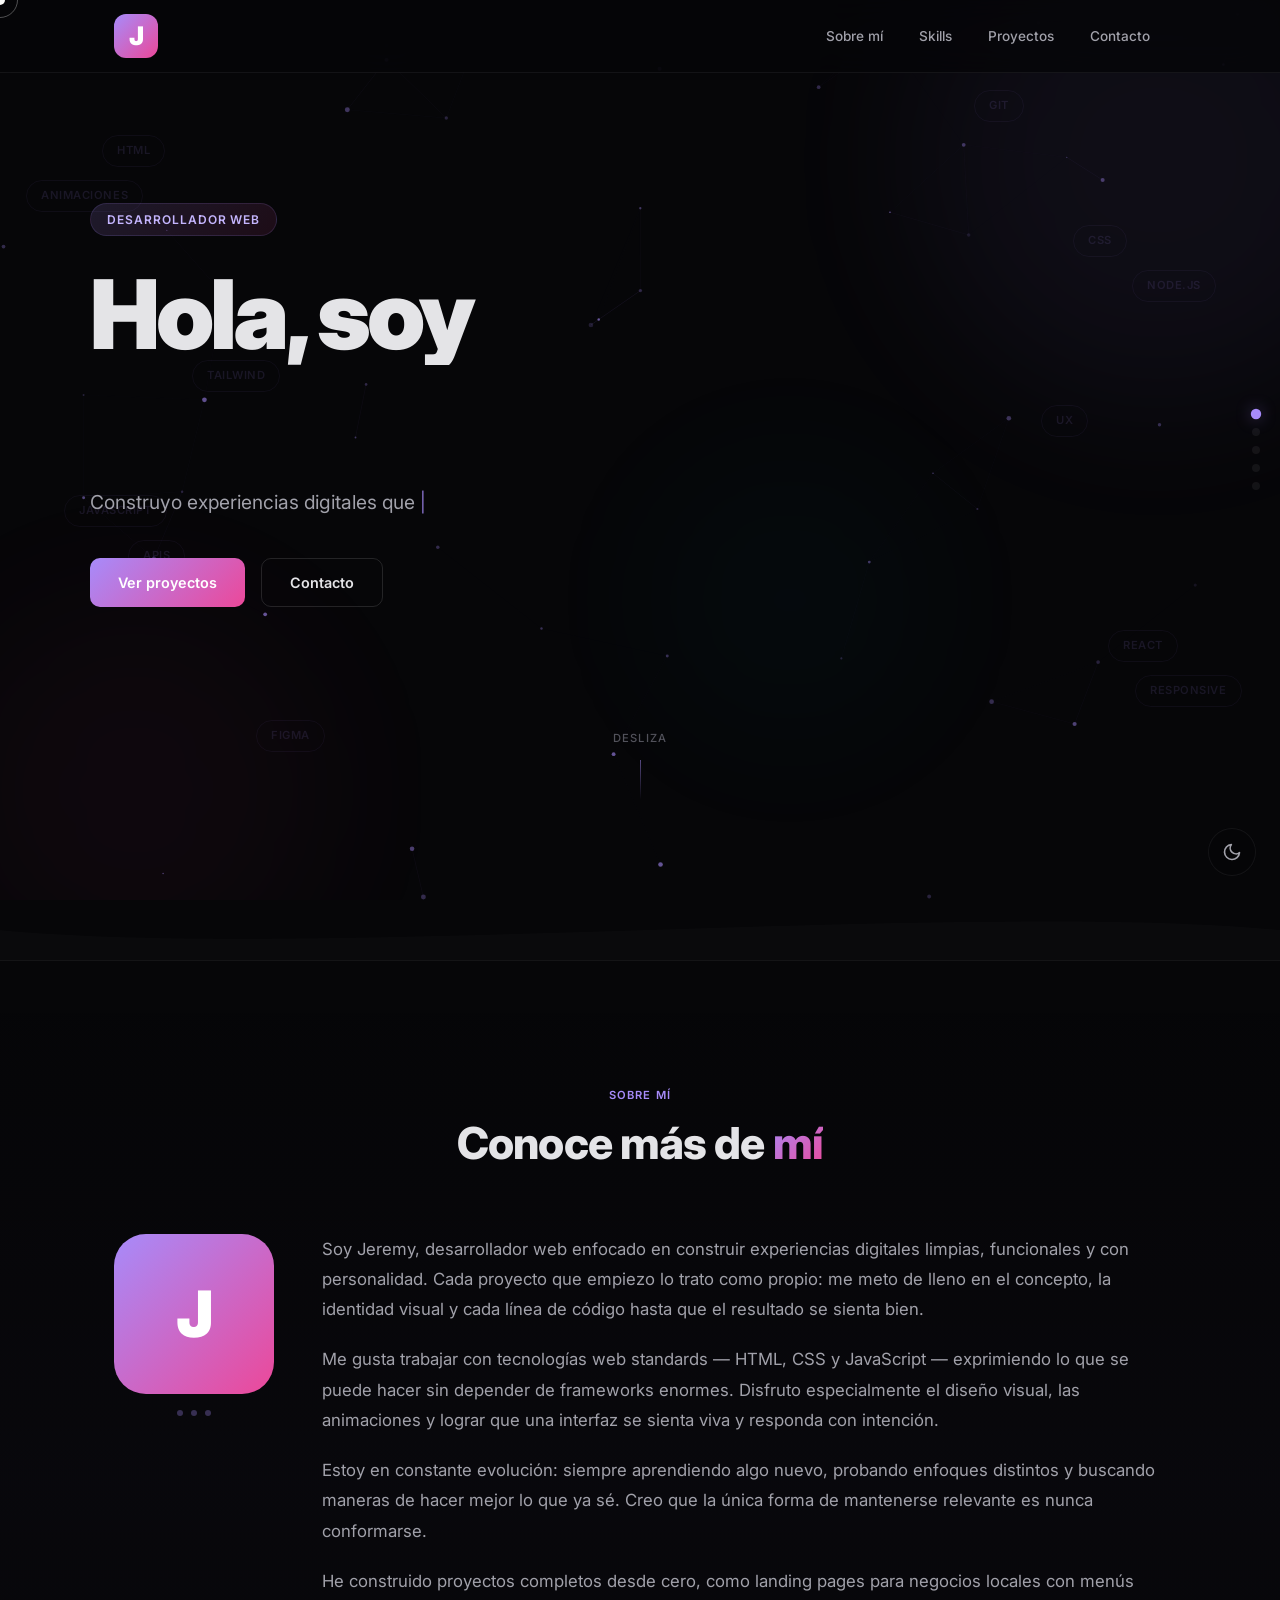
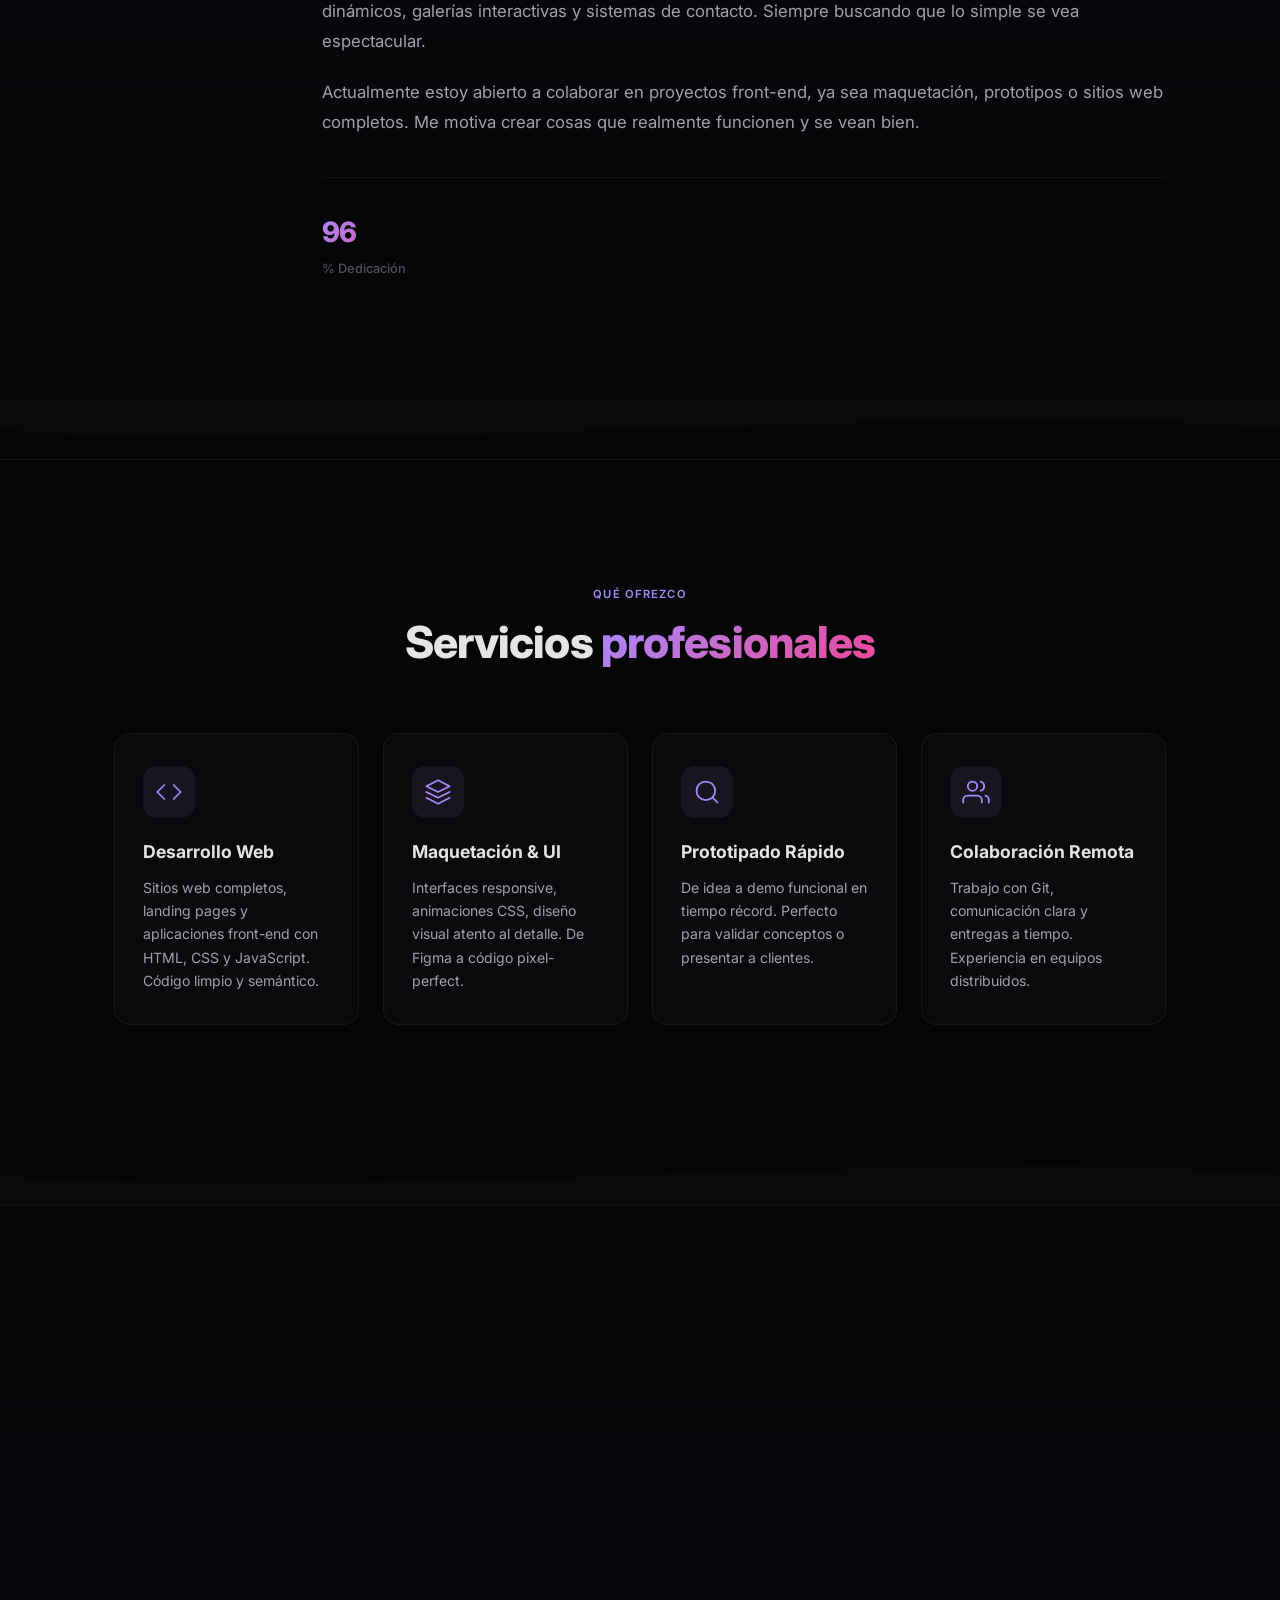
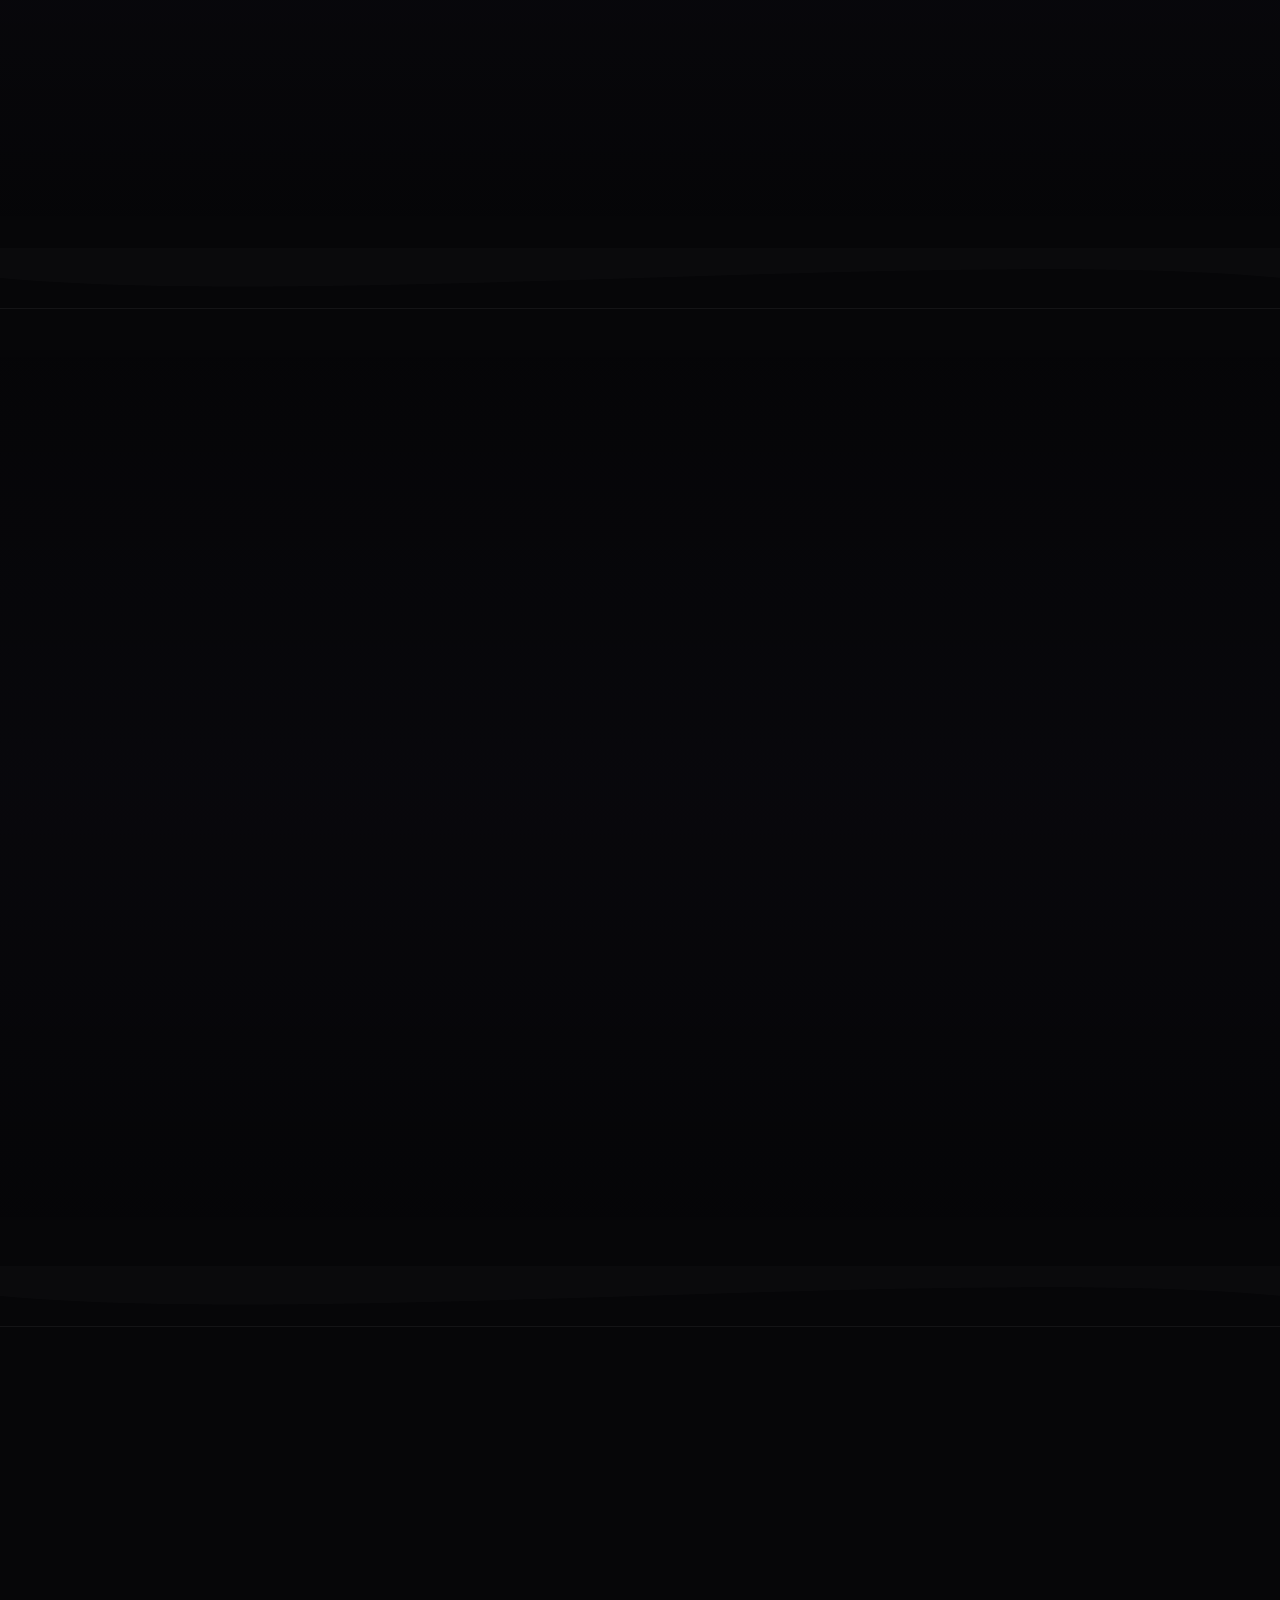
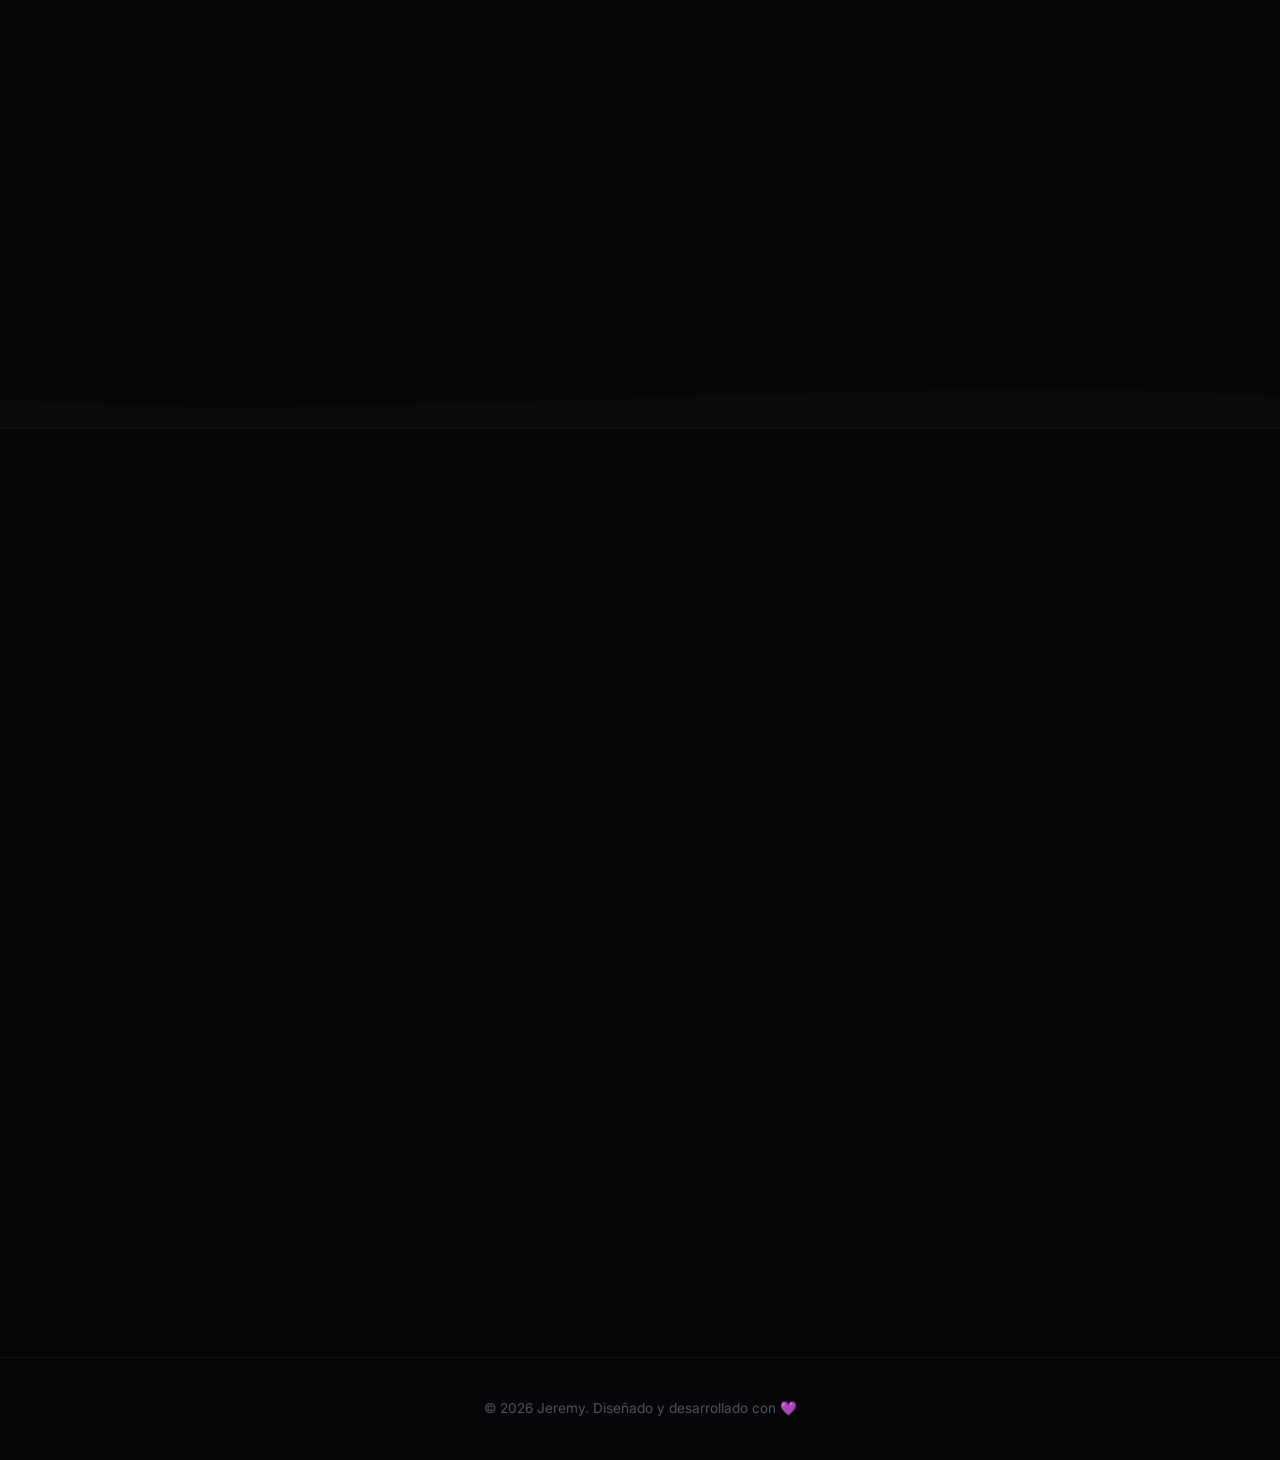
==== index.html @ 60878689 "Portafolio: version inicial (landing + demos Sazon de Barrio y Sonrisa Total)" ====
<!DOCTYPE html>
<html lang="es" data-theme="dark">
<head>
  <meta charset="UTF-8">
  <meta name="viewport" content="width=device-width, initial-scale=1.0">
  <title>Jeremy — Desarrollador Web</title>
  <meta name="description" content="Portafolio de Jeremy. Desarrollador web especializado en experiencias digitales modernas.">
  <meta property="og:title" content="Jeremy — Desarrollador Web">
  <meta property="og:description" content="Portafolio de Jeremy. Experiencias digitales que dejan huella.">
  <meta property="og:type" content="website">
  <meta name="theme-color" content="#060608">
  <link rel="icon" href="data:image/svg+xml,<svg xmlns='http://www.w3.org/2000/svg' viewBox='0 0 100 100'><text y='.9em' font-size='90'>💻</text></svg>">
  <link rel="preconnect" href="https://fonts.googleapis.com" crossorigin>
  <link rel="preconnect" href="https://fonts.gstatic.com" crossorigin>
  <link href="https://fonts.googleapis.com/css2?family=Inter:wght@400;500;600;700;800;900&display=swap" rel="stylesheet">
  <link rel="stylesheet" href="styles.css" media="all">
</head>
<body>

  <!-- Loading Screen -->
  <div class="loading" id="loading">
    <div class="loading__inner">
      <div class="loading__logo">J</div>
      <div class="loading__bar">
        <div class="loading__bar-fill" id="loadingBar"></div>
      </div>
    </div>
  </div>

  <!-- Skip to Content -->
  <a href="#sobre-mi" class="skip-link">Saltar al contenido</a>

  <!-- Reading Progress -->
  <div class="progress-bar" id="progressBar"></div>

  <!-- Particle Canvas -->
  <canvas id="particleCanvas"></canvas>

  <!-- Custom Cursor -->
  <div class="cursor" id="cursor"></div>
  <div class="cursor-follower" id="cursorFollower"></div>

  <!-- Theme Toggle -->
  <button class="theme-toggle" id="themeToggle" aria-label="Cambiar tema">
    <svg class="theme-toggle__icon theme-toggle__icon--sun" width="20" height="20" viewBox="0 0 24 24" fill="none" stroke="currentColor" stroke-width="2" stroke-linecap="round" stroke-linejoin="round"><circle cx="12" cy="12" r="5"/><line x1="12" y1="1" x2="12" y2="3"/><line x1="12" y1="21" x2="12" y2="23"/><line x1="4.22" y1="4.22" x2="5.64" y2="5.64"/><line x1="18.36" y1="18.36" x2="19.78" y2="19.78"/><line x1="1" y1="12" x2="3" y2="12"/><line x1="21" y1="12" x2="23" y2="12"/><line x1="4.22" y1="19.78" x2="5.64" y2="18.36"/><line x1="18.36" y1="5.64" x2="19.78" y2="4.22"/></svg>
    <svg class="theme-toggle__icon theme-toggle__icon--moon" width="20" height="20" viewBox="0 0 24 24" fill="none" stroke="currentColor" stroke-width="2" stroke-linecap="round" stroke-linejoin="round"><path d="M21 12.79A9 9 0 1111.21 3 7 7 0 0021 12.79z"/></svg>
  </button>

  <!-- Nav -->
  <nav class="nav" id="nav" role="navigation" aria-label="Navegación principal">
    <div class="container nav__inner">
      <a href="#" class="nav__logo" aria-label="Inicio">J</a>
      <ul class="nav__list" id="navList" role="list">
        <li><a href="#sobre-mi" class="nav__link" data-shortcut="1">Sobre mí</a></li>
        <li><a href="#skills" class="nav__link" data-shortcut="2">Skills</a></li>
        <li><a href="#proyectos" class="nav__link" data-shortcut="3">Proyectos</a></li>
        <li><a href="#contacto" class="nav__link" data-shortcut="4">Contacto</a></li>
      </ul>
      <button class="nav__toggle" id="navToggle" aria-label="Menú" aria-expanded="false">
        <span></span><span></span><span></span>
      </button>
    </div>
  </nav>

  <!-- ===== HERO ===== -->
  <section class="hero section-snap" id="hero">
    <div class="hero__shapes">
      <div class="shape shape--1"></div>
      <div class="shape shape--2"></div>
      <div class="shape shape--3"></div>
    </div>
    <div class="hero__tags" id="heroTags">
      <span>HTML</span><span>CSS</span><span>JavaScript</span>
      <span>React</span><span>Tailwind</span><span>Git</span>
      <span>Figma</span><span>Node.js</span><span>APIs</span>
      <span>UX</span><span>Animaciones</span><span>Responsive</span>
    </div>
    <div class="container hero__inner">
      <div class="hero__content">
        <div class="hero__badge-wrapper">
          <span class="hero__badge">Desarrollador Web</span>
        </div>
        <h1 class="hero__title">
          <span class="hero__title-line"><span class="text-reveal">Hola, soy</span></span>
          <span class="hero__title-line hero__title-line--accent">
            <span class="text-reveal" style="animation-delay: 0.3s">Jeremy</span>
          </span>
        </h1>
        <p class="hero__subtitle">
          <span class="hero__subtitle-text" id="typewriterText"></span>
          <span class="hero__cursor" id="typewriterCursor">|</span>
        </p>
        <div class="hero__actions">
          <a href="#proyectos" class="btn btn--primary">Ver proyectos</a>
          <a href="#contacto" class="btn btn--outline">Contacto</a>

        </div>
      </div>
      <div class="hero__scroll">
        <span>Desliza</span>
        <div class="hero__scroll-line"></div>
      </div>
    </div>
  </section>

  <!-- Wave -->
  <div class="wave" aria-hidden="true">
    <svg viewBox="0 0 1440 100" preserveAspectRatio="none"><path d="M0,50 C360,100 1080,0 1440,50 L1440,100 L0,100 Z" fill="var(--wave-color)"/></svg>
  </div>

  <!-- ===== SOBRE MÍ ===== -->
  <section class="section about section-snap" id="sobre-mi">
    <div class="container">
      <div class="section__header reveal">
        <span class="section__tag">Sobre mí</span>
        <h2 class="section__title">Conoce más de <span class="gradient-text">mí</span></h2>
      </div>
      <div class="about__grid">
        <div class="about__avatar reveal">
          <div class="about__avatar-inner">
            <span class="about__avatar-letter">J</span>
            <div class="about__avatar-ring"></div>
          </div>
          <div class="about__avatar-dots">
            <span></span><span></span><span></span>
          </div>
        </div>
        <div class="about__content reveal">
          <div class="about__text">
            <p>Soy Jeremy, desarrollador web enfocado en construir experiencias digitales limpias, funcionales y con personalidad. Cada proyecto que empiezo lo trato como propio: me meto de lleno en el concepto, la identidad visual y cada línea de código hasta que el resultado se sienta bien.</p>
            <p>Me gusta trabajar con tecnologías web standards — HTML, CSS y JavaScript — exprimiendo lo que se puede hacer sin depender de frameworks enormes. Disfruto especialmente el diseño visual, las animaciones y lograr que una interfaz se sienta viva y responda con intención.</p>
            <p>Estoy en constante evolución: siempre aprendiendo algo nuevo, probando enfoques distintos y buscando maneras de hacer mejor lo que ya sé. Creo que la única forma de mantenerse relevante es nunca conformarse.</p>
            <p>He construido proyectos completos desde cero, como landing pages para negocios locales con menús dinámicos, galerías interactivas y sistemas de contacto. Siempre buscando que lo simple se vea espectacular.</p>
            <p>Actualmente estoy abierto a colaborar en proyectos front-end, ya sea maquetación, prototipos o sitios web completos. Me motiva crear cosas que realmente funcionen y se vean bien.</p>
          </div>
          <div class="about__stats">
            <div class="about__stat reveal">
              <span class="about__stat-num" data-count="100">0</span>
              <span class="about__stat-label">% Dedicación</span>
            </div>
          </div>
        </div>
      </div>
    </div>
  </section>

  <!-- Wave -->
  <div class="wave wave--flip" aria-hidden="true">
    <svg viewBox="0 0 1440 100" preserveAspectRatio="none"><path d="M0,50 C360,100 1080,0 1440,50 L1440,100 L0,100 Z" fill="var(--wave-color)"/></svg>
  </div>

  <!-- ===== SERVICIOS ===== -->
  <section class="section servicios section-snap" id="servicios">
    <div class="container">
      <div class="section__header reveal">
        <span class="section__tag">Qué ofrezco</span>
        <h2 class="section__title">Servicios <span class="gradient-text">profesionales</span></h2>
      </div>
      <div class="servicios__grid">
        <div class="servicio-card reveal">
          <div class="servicio-card__icon">
            <svg width="28" height="28" viewBox="0 0 24 24" fill="none" stroke="currentColor" stroke-width="1.5" stroke-linecap="round" stroke-linejoin="round"><polyline points="16 18 22 12 16 6"/><polyline points="8 6 2 12 8 18"/></svg>
          </div>
          <h3>Desarrollo Web</h3>
          <p>Sitios web completos, landing pages y aplicaciones front-end con HTML, CSS y JavaScript. Código limpio y semántico.</p>
        </div>
        <div class="servicio-card reveal">
          <div class="servicio-card__icon">
            <svg width="28" height="28" viewBox="0 0 24 24" fill="none" stroke="currentColor" stroke-width="1.5" stroke-linecap="round" stroke-linejoin="round"><path d="M12 2L2 7l10 5 10-5-10-5z"/><path d="M2 17l10 5 10-5"/><path d="M2 12l10 5 10-5"/></svg>
          </div>
          <h3>Maquetación & UI</h3>
          <p>Interfaces responsive, animaciones CSS, diseño visual atento al detalle. De Figma a código pixel-perfect.</p>
        </div>
        <div class="servicio-card reveal">
          <div class="servicio-card__icon">
            <svg width="28" height="28" viewBox="0 0 24 24" fill="none" stroke="currentColor" stroke-width="1.5" stroke-linecap="round" stroke-linejoin="round"><circle cx="11" cy="11" r="8"/><line x1="21" y1="21" x2="16.65" y2="16.65"/></svg>
          </div>
          <h3>Prototipado Rápido</h3>
          <p>De idea a demo funcional en tiempo récord. Perfecto para validar conceptos o presentar a clientes.</p>
        </div>
        <div class="servicio-card reveal">
          <div class="servicio-card__icon">
            <svg width="28" height="28" viewBox="0 0 24 24" fill="none" stroke="currentColor" stroke-width="1.5" stroke-linecap="round" stroke-linejoin="round"><path d="M17 21v-2a4 4 0 00-4-4H5a4 4 0 00-4 4v2"/><circle cx="9" cy="7" r="4"/><path d="M23 21v-2a4 4 0 00-3-3.87"/><path d="M16 3.13a4 4 0 010 7.75"/></svg>
          </div>
          <h3>Colaboración Remota</h3>
          <p>Trabajo con Git, comunicación clara y entregas a tiempo. Experiencia en equipos distribuidos.</p>
        </div>
      </div>
    </div>
  </section>

  <!-- Wave -->
  <div class="wave" aria-hidden="true">
    <svg viewBox="0 0 1440 100" preserveAspectRatio="none"><path d="M0,50 C360,100 1080,0 1440,50 L1440,100 L0,100 Z" fill="var(--wave-color)"/></svg>
  </div>

  <!-- ===== SKILLS ===== -->
  <section class="section skills section-snap" id="skills">
    <div class="container">
      <div class="section__header reveal">
        <span class="section__tag">Habilidades</span>
        <h2 class="section__title">Tecnologías que <span class="gradient-text">domino</span></h2>
      </div>
      <div class="skills__grid">
        <div class="skill-card reveal">
          <div class="skill-card__icon">
            <svg width="32" height="32" viewBox="0 0 24 24" fill="none" stroke="currentColor" stroke-width="1.5" stroke-linecap="round" stroke-linejoin="round"><path d="M12 2L2 7l10 5 10-5-10-5z"/><path d="M2 17l10 5 10-5"/><path d="M2 12l10 5 10-5"/></svg>
          </div>
          <h3 class="skill-card__title">HTML & CSS</h3>
          <p class="skill-card__desc">Maquetación semántica, Flexbox, Grid, animaciones CSS, responsive design, SASS.</p>
          <div class="skill-bar"><div class="skill-bar__fill" style="width: 0%" data-width="90"></div></div>
        </div>
        <div class="skill-card reveal">
          <div class="skill-card__icon">
            <svg width="32" height="32" viewBox="0 0 24 24" fill="none" stroke="currentColor" stroke-width="1.5" stroke-linecap="round" stroke-linejoin="round"><polyline points="16 18 22 12 16 6"/><polyline points="8 6 2 12 8 18"/></svg>
          </div>
          <h3 class="skill-card__title">JavaScript</h3>
          <p class="skill-card__desc">DOM, APIs, ES6+, interactividad, animaciones, lógica del lado del cliente.</p>
          <div class="skill-bar"><div class="skill-bar__fill" style="width: 0%" data-width="75"></div></div>
        </div>
        <div class="skill-card reveal">
          <div class="skill-card__icon">
            <svg width="32" height="32" viewBox="0 0 24 24" fill="none" stroke="currentColor" stroke-width="1.5" stroke-linecap="round" stroke-linejoin="round"><ellipse cx="12" cy="5" rx="9" ry="3"/><path d="M21 12c0 1.66-4 3-9 3s-9-1.34-9-3"/><path d="M3 5v14c0 1.66 4 3 9 3s9-1.34 9-3V5"/></svg>
          </div>
          <h3 class="skill-card__title">Git & GitHub</h3>
          <p class="skill-card__desc">Control de versiones, trabajo colaborativo, ramas, PRs y despliegue.</p>
          <div class="skill-bar"><div class="skill-bar__fill" style="width: 0%" data-width="70"></div></div>
        </div>
      </div>
    </div>
  </section>

  <!-- Wave -->
  <div class="wave wave--flip" aria-hidden="true">
    <svg viewBox="0 0 1440 100" preserveAspectRatio="none"><path d="M0,50 C360,100 1080,0 1440,50 L1440,100 L0,100 Z" fill="var(--wave-color)"/></svg>
  </div>

  <!-- ===== PROYECTOS ===== -->
  <section class="section proyectos section-snap" id="proyectos">
    <div class="container">
      <div class="section__header reveal">
        <span class="section__tag">Trabajo</span>
        <h2 class="section__title">Proyectos <span class="gradient-text">destacados</span></h2>
        <div class="proyectos__filter reveal">
          <button class="proyectos__filter-btn active" data-filter="all">Todos</button>
          <button class="proyectos__filter-btn" data-filter="html">HTML</button>
          <button class="proyectos__filter-btn" data-filter="css">CSS</button>
          <button class="proyectos__filter-btn" data-filter="javascript">JavaScript</button>
        </div>
      </div>
      <div class="proyectos__grid" id="proyectosGrid">
        <article class="proyecto-card reveal" data-tilt data-tags="html,css,javascript" data-project="0">
          <div class="proyecto-card__inner">
            <div class="proyecto-card__img">
              <div class="proyecto-card__overlay"></div>
              <img src="../sazondebarrio/assets/images/comida-1.jpg" alt="Captura del proyecto Sazón de Barrio" loading="lazy">
              <div class="proyecto-card__preview">
                <span>Ver proyecto</span>
                <svg width="20" height="20" viewBox="0 0 24 24" fill="none" stroke="currentColor" stroke-width="2" stroke-linecap="round" stroke-linejoin="round"><line x1="5" y1="12" x2="19" y2="12"/><polyline points="12 5 19 12 12 19"/></svg>
              </div>
            </div>
            <div class="proyecto-card__body">
              <div class="proyecto-card__tags">
                <span class="proyecto-card__tag" data-tag="html">HTML</span>
                <span class="proyecto-card__tag" data-tag="css">CSS</span>
                <span class="proyecto-card__tag" data-tag="javascript">JavaScript</span>
              </div>
              <h3>Sazón de Barrio</h3>
              <p>Plataforma interactiva para restaurante de comida criolla dominicana.</p>
              <div class="proyecto-card__links">
                <button class="btn btn--primary btn--sm project-details-btn" data-project="0">Ver detalles</button>
                <a href="https://github.com" class="btn btn--ghost btn--sm" target="_blank">GitHub</a>
              </div>
            </div>
          </div>
        </article>
        <article class="proyecto-card reveal" data-tilt data-tags="html,css,javascript" data-project="1">
          <div class="proyecto-card__inner">
            <div class="proyecto-card__img">
              <div class="proyecto-card__overlay"></div>
              <img src="../sonrisatotal/images/hero-dentist.jpg" alt="Captura del proyecto Sonrisa Total" loading="lazy">
              <div class="proyecto-card__preview">
                <span>Ver proyecto</span>
                <svg width="20" height="20" viewBox="0 0 24 24" fill="none" stroke="currentColor" stroke-width="2" stroke-linecap="round" stroke-linejoin="round"><line x1="5" y1="12" x2="19" y2="12"/><polyline points="12 5 19 12 12 19"/></svg>
              </div>
            </div>
            <div class="proyecto-card__body">
              <div class="proyecto-card__tags">
                <span class="proyecto-card__tag" data-tag="html">HTML</span>
                <span class="proyecto-card__tag" data-tag="css">CSS</span>
                <span class="proyecto-card__tag" data-tag="javascript">JavaScript</span>
              </div>
              <h3>Sonrisa Total</h3>
              <p>Landing page profesional para clínica dental.</p>
              <div class="proyecto-card__links">
                <button class="btn btn--primary btn--sm project-details-btn" data-project="1">Ver detalles</button>
                <a href="https://github.com" class="btn btn--ghost btn--sm" target="_blank">GitHub</a>
              </div>
            </div>
          </div>
        </article>
      </div>
    </div>
  </section>

  <!-- Wave -->
  <div class="wave wave--flip" aria-hidden="true">
    <svg viewBox="0 0 1440 100" preserveAspectRatio="none"><path d="M0,50 C360,100 1080,0 1440,50 L1440,100 L0,100 Z" fill="var(--wave-color)"/></svg>
  </div>

  <!-- ===== TESTIMONIOS ===== -->
  <section class="section testimonios-section section-snap" id="testimonios">
    <div class="container">
      <div class="section__header reveal">
        <span class="section__tag">Testimonios</span>
        <h2 class="section__title">Lo que dicen de <span class="gradient-text">mí</span></h2>
      </div>
      <div class="testimonios__slider reveal">
        <div class="testimonios__track" id="testimoniosTrack">
          <div class="testimonio-card">
            <div class="testimonio-card__stars">★★★★★</div>
            <p>"Jeremy hizo un trabajo increíble con nuestro sitio. Profesional, detallista y entregó antes del plazo."</p>
            <div class="testimonio-card__author">
              <div class="testimonio-card__avatar" style="background:#a78bfa">M</div>
              <div>
                <strong>María García</strong>
                <span>Dueña de Sazón de Barrio</span>
              </div>
            </div>
          </div>
          <div class="testimonio-card">
            <div class="testimonio-card__stars">★★★★★</div>
            <p>"Captó exactamente lo que necesitábamos. El diseño quedó moderno, limpio y nuestros pacientes lo aman."</p>
            <div class="testimonio-card__author">
              <div class="testimonio-card__avatar" style="background:#06b6d4">C</div>
              <div>
                <strong>Dr. Carlos Mendoza</strong>
                <span>Director de Sonrisa Total</span>
              </div>
            </div>
          </div>
          <div class="testimonio-card">
            <div class="testimonio-card__stars">★★★★★</div>
            <p>"Muy fácil trabajar con él. Comunicación clara, código limpio y siempre dispuesto a mejorar hasta el último detalle."</p>
            <div class="testimonio-card__author">
              <div class="testimonio-card__avatar" style="background:#f59e0b">L</div>
              <div>
                <strong>Laura Jiménez</strong>
                <span>Colaboradora freelance</span>
              </div>
            </div>
          </div>
        </div>
        <div class="testimonios__controls">
          <button class="testimonios__arrow testimonios__arrow--prev" id="testPrev" aria-label="Anterior">
            <svg width="20" height="20" viewBox="0 0 24 24" fill="none" stroke="currentColor" stroke-width="2" stroke-linecap="round" stroke-linejoin="round"><polyline points="15 18 9 12 15 6"/></svg>
          </button>
          <div class="testimonios__dots" id="testDots"></div>
          <button class="testimonios__arrow testimonios__arrow--next" id="testNext" aria-label="Siguiente">
            <svg width="20" height="20" viewBox="0 0 24 24" fill="none" stroke="currentColor" stroke-width="2" stroke-linecap="round" stroke-linejoin="round"><polyline points="9 18 15 12 9 6"/></svg>
          </button>
        </div>
      </div>
    </div>
  </section>

  <!-- Wave -->
  <div class="wave" aria-hidden="true">
    <svg viewBox="0 0 1440 100" preserveAspectRatio="none"><path d="M0,50 C360,100 1080,0 1440,50 L1440,100 L0,100 Z" fill="var(--wave-color)"/></svg>
  </div>

  <!-- ===== CONTACTO ===== -->
  <section class="section contacto section-snap" id="contacto">
    <div class="container">
      <div class="section__header reveal">
        <span class="section__tag">Contacto</span>
        <h2 class="section__title">¿Hablamos?</h2>
        <p class="section__desc">Estoy abierto a nuevos proyectos y colaboraciones.</p>
      </div>
      <div class="contacto__grid">
        <div class="contacto__info reveal">
          <div class="contacto__links">
            <button class="contacto__card copy-btn" data-copy="jeremysosa185@gmail.com" aria-label="Copiar email">
              <div class="contacto__card-bg"></div>
              <span class="contacto__icon">
                <svg width="28" height="28" viewBox="0 0 24 24" fill="none" stroke="currentColor" stroke-width="1.5" stroke-linecap="round" stroke-linejoin="round"><path d="M4 4h16c1.1 0 2 .9 2 2v12c0 1.1-.9 2-2 2H4c-1.1 0-2-.9-2-2V6c0-1.1.9-2 2-2z"/><polyline points="22,6 12,13 2,6"/></svg>
              </span>
              <span class="contacto__label">Email</span>
              <span class="contacto__value">jeremysosa185@gmail.com</span>
            </button>
            <a href="https://github.com/jeremy" class="contacto__card" target="_blank">
              <div class="contacto__card-bg"></div>
              <span class="contacto__icon">
                <svg width="28" height="28" viewBox="0 0 24 24" fill="currentColor"><path d="M12 0C5.37 0 0 5.37 0 12c0 5.31 3.435 9.795 8.205 11.385.6.105.825-.255.825-.57 0-.285-.015-1.23-.015-2.235-3.015.555-3.795-.735-4.035-1.41-.135-.345-.72-1.41-1.23-1.695-.42-.225-1.02-.78-.015-.795.945-.015 1.62.87 1.845 1.23 1.08 1.815 2.805 1.305 3.495.99.105-.78.42-1.305.765-1.605-2.67-.3-5.46-1.335-5.46-5.925 0-1.305.465-2.385 1.23-3.225-.12-.3-.54-1.53.12-3.18 0 0 1.005-.315 3.3 1.23.96-.27 1.98-.405 3-.405s2.04.135 3 .405c2.295-1.56 3.3-1.23 3.3-1.23.66 1.65.24 2.88.12 3.18.765.84 1.23 1.905 1.23 3.225 0 4.605-2.805 5.625-5.475 5.925.435.375.81 1.095.81 2.22 0 1.605-.015 2.895-.015 3.3 0 .315.225.69.825.57A12.02 12.02 0 0024 12c0-6.63-5.37-12-12-12z"/></svg>
              </span>
              <span class="contacto__label">GitHub</span>
              <span class="contacto__value">@jeremy</span>
            </a>
            <a href="https://www.linkedin.com/in/jeremy-sosa-32818337b" class="contacto__card" target="_blank">
              <div class="contacto__card-bg"></div>
              <span class="contacto__icon">
                <svg width="28" height="28" viewBox="0 0 24 24" fill="currentColor"><path d="M20.447 20.452h-3.554v-5.569c0-1.328-.027-3.037-1.852-3.037-1.853 0-2.136 1.445-2.136 2.939v5.667H9.351V9h3.414v1.561h.046c.477-.9 1.637-1.85 3.37-1.85 3.601 0 4.267 2.37 4.267 5.455v6.286zM5.337 7.433a2.062 2.062 0 01-2.063-2.065 2.064 2.064 0 112.063 2.065zm1.782 13.019H3.555V9h3.564v11.452zM22.225 0H1.771C.792 0 0 .774 0 1.729v20.542C0 23.227.792 24 1.771 24h20.451C23.2 24 24 23.227 24 22.271V1.729C24 .774 23.2 0 22.222 0h.003z"/></svg>
              </span>
              <span class="contacto__label">LinkedIn</span>
              <span class="contacto__value">/in/jeremy</span>
            </a>
          </div>
        </div>
        <form class="contacto__form reveal" id="contactForm" novalidate>
          <h3>Envíame un mensaje</h3>
          <div class="form__group">
            <label for="formName">Nombre</label>
            <input type="text" id="formName" name="name" required placeholder="Tu nombre" autocomplete="name">
            <span class="form__error">Campo requerido</span>
          </div>
          <div class="form__group">
            <label for="formEmail">Email</label>
            <input type="email" id="formEmail" name="email" required placeholder="tu@email.com" autocomplete="email">
            <span class="form__error">Email inválido</span>
          </div>
          <div class="form__group">
            <label for="formMessage">Mensaje</label>
            <textarea id="formMessage" name="message" required rows="4" placeholder="Cuéntame sobre tu proyecto..."></textarea>
            <span class="form__error">Campo requerido</span>
          </div>
          <button type="submit" class="btn btn--primary btn--lg btn--block">
            <span>Enviar mensaje</span>
            <svg width="18" height="18" viewBox="0 0 24 24" fill="none" stroke="currentColor" stroke-width="2" stroke-linecap="round" stroke-linejoin="round"><line x1="22" y1="2" x2="11" y2="13"/><polyline points="22 2 15 22 11 13 2 9 22 2"/></svg>
          </button>
        </form>
      </div>
    </div>
  </section>

  <!-- Footer -->
  <footer class="footer">
    <div class="container">
      <p class="footer__text">© 2026 Jeremy. Diseñado y desarrollado con <span class="footer__heart">💜</span></p>
    </div>
  </footer>

  <!-- Back to Top -->
  <button class="back-to-top" id="backToTop" aria-label="Volver arriba">
    <svg width="20" height="20" viewBox="0 0 24 24" fill="none" stroke="currentColor" stroke-width="2" stroke-linecap="round" stroke-linejoin="round"><polyline points="18 15 12 9 6 15"/></svg>
  </button>

  <!-- Nav Indicator -->
  <div class="nav-indicator" id="navIndicator" role="navigation" aria-label="Secciones">
    <div class="nav-indicator__dot" data-section="hero" aria-label="Ir a inicio"></div>
    <div class="nav-indicator__dot" data-section="sobre-mi" aria-label="Ir a sobre mí"></div>
    <div class="nav-indicator__dot" data-section="skills" aria-label="Ir a skills"></div>
    <div class="nav-indicator__dot" data-section="proyectos" aria-label="Ir a proyectos"></div>
    <div class="nav-indicator__dot" data-section="contacto" aria-label="Ir a contacto"></div>
  </div>

  <!-- Project Modal -->
  <div class="modal" id="projectModal" role="dialog" aria-modal="true" aria-hidden="true">
    <div class="modal__backdrop" id="modalBackdrop"></div>
    <div class="modal__content" id="modalContent">
      <button class="modal__close" id="modalClose" aria-label="Cerrar">&times;</button>
      <div class="modal__img" id="modalImg"></div>
      <div class="modal__body">
        <div class="modal__tags" id="modalTags"></div>
        <h2 id="modalTitle"></h2>
        <p id="modalDesc"></p>
        <div class="modal__features">
          <h3>Características</h3>
          <ul id="modalFeatures"></ul>
        </div>
        <div class="modal__actions">
          <a href="#" class="btn btn--primary" id="modalLive" target="_blank">Live demo</a>
          <a href="#" class="btn btn--ghost" id="modalGitHub" target="_blank">GitHub</a>
        </div>
      </div>
    </div>
  </div>

  <!-- Toast -->
  <div class="toast" id="toast" role="alert" aria-live="polite">
    <span class="toast__icon">✓</span>
    <span class="toast__message" id="toastMessage">Copiado</span>
  </div>

  <!-- Project Data -->
  <script id="projectData" type="application/json">[
    {
      "title": "Sazón de Barrio",
      "desc": "Plataforma interactiva completa para restaurante de comida criolla dominicana. Incluye menú dinámico con filtro por día, galería con lightbox, modal con ingredientes y concepto de cada plato, pedidos directos por WhatsApp, y diseño responsivo con identidad visual auténtica.",
      "tags": ["HTML", "CSS", "JavaScript"],
      "features": ["Menú dinámico con filtro por día", "Galería con lightbox interactivo", "Modal de platos con ingredientes", "Pedidos por WhatsApp integrado", "Diseño responsivo y auténtico"],
      "image": "../sazondebarrio/assets/images/comida-1.jpg",
      "live": "../sazondebarrio/index.html",
      "github": "https://github.com"
    },
    {
      "title": "Sonrisa Total",
      "desc": "Landing page profesional para clínica dental con enfoque en confianza y profesionalismo. Incluye catálogo de servicios, perfiles del equipo médico, slider de testimonios, sección de antes/después y formulario de agendamiento de citas.",
      "tags": ["HTML", "CSS", "JavaScript"],
      "features": ["Catálogo de servicios detallado", "Perfiles del equipo médico", "Slider de testimonios", "Galería antes/después", "Formulario de agendamiento"],
      "image": "../sonrisatotal/images/hero-dentist.jpg",
      "live": "../sonrisatotal/index.html",
      "github": "https://github.com"
    }
  ]</script>

  <script src="main.js" defer></script>
</body>
</html>
---- styles.css ----
/* ===== CSS Custom Properties ===== */
:root {
  --bg: #060608;
  --bg-secondary: #0a0a0b;
  --bg-tertiary: #121214;
  --text: #e4e4e7;
  --text-muted: #a1a1aa;
  --text-dim: #52525b;
  --accent-1: #a78bfa;
  --accent-2: #ec4899;
  --accent-3: #06b6d4;
  --accent-4: #f59e0b;
  --border: rgba(255, 255, 255, 0.06);
  --border-hover: rgba(255, 255, 255, 0.12);
  --card-bg: rgba(255, 255, 255, 0.02);
  --card-hover: rgba(255, 255, 255, 0.04);
  --glass-bg: rgba(6, 6, 8, 0.8);
  --wave-color: rgba(255, 255, 255, 0.02);
  --shadow: rgba(0, 0, 0, 0.4);
  --gradient-main: linear-gradient(135deg, var(--accent-1), var(--accent-2));
  --gradient-1: linear-gradient(135deg, var(--accent-1), var(--accent-3));
  --gradient-2: linear-gradient(135deg, var(--accent-4), var(--accent-2));
  --radius-sm: 8px;
  --radius-md: 12px;
  --radius-lg: 16px;
  --radius-xl: 20px;
  --ease-smooth: cubic-bezier(0.16, 1, 0.3, 1);
}

[data-theme="light"] {
  --bg: #f8f8fa;
  --bg-secondary: #f0f0f2;
  --bg-tertiary: #e8e8ea;
  --text: #18181b;
  --text-muted: #52525b;
  --text-dim: #a1a1aa;
  --border: rgba(0, 0, 0, 0.08);
  --border-hover: rgba(0, 0, 0, 0.14);
  --card-bg: rgba(0, 0, 0, 0.02);
  --card-hover: rgba(0, 0, 0, 0.04);
  --glass-bg: rgba(248, 248, 250, 0.85);
  --wave-color: rgba(0, 0, 0, 0.03);
  --shadow: rgba(0, 0, 0, 0.1);
}

/* ===== Reset ===== */
*, *::before, *::after {
  margin: 0;
  padding: 0;
  box-sizing: border-box;
}

html {
  scroll-behavior: smooth;
  scroll-padding-top: 80px;
}

body {
  font-family: 'Inter', -apple-system, BlinkMacSystemFont, sans-serif;
  background: var(--bg);
  color: var(--text);
  line-height: 1.6;
  -webkit-font-smoothing: antialiased;
  overflow-x: hidden;
  cursor: none;
  transition: background 0.4s var(--ease-smooth), color 0.4s var(--ease-smooth);
}

a { color: inherit; text-decoration: none; }
img { max-width: 100%; display: block; }

::selection {
  background: rgba(167, 139, 250, 0.3);
  color: #fff;
}

::-webkit-scrollbar { width: 6px; }
::-webkit-scrollbar-track { background: var(--bg-secondary); }
::-webkit-scrollbar-thumb {
  background: rgba(167, 139, 250, 0.3);
  border-radius: 3px;
}
::-webkit-scrollbar-thumb:hover {
  background: rgba(167, 139, 250, 0.5);
}

.container {
  max-width: 1100px;
  margin: 0 auto;
  padding: 0 24px;
}

/* ===== Focus Styles ===== */
:focus-visible {
  outline: 2px solid var(--accent-1);
  outline-offset: 2px;
  border-radius: 4px;
}

/* ===== Skip Link ===== */
.skip-link {
  position: fixed;
  top: -100%;
  left: 16px;
  padding: 12px 24px;
  background: var(--accent-1);
  color: #fff;
  font-weight: 600;
  font-size: 0.9rem;
  border-radius: 8px;
  z-index: 10000;
  transition: top 0.3s;
}

.skip-link:focus {
  top: 16px;
}

/* ===== Loading Screen ===== */
.loading {
  position: fixed;
  inset: 0;
  z-index: 10001;
  background: var(--bg);
  display: flex;
  align-items: center;
  justify-content: center;
  transition: opacity 0.6s var(--ease-smooth), visibility 0.6s;
}

.loading.hidden {
  opacity: 0;
  visibility: hidden;
  pointer-events: none;
}

.loading__inner {
  display: flex;
  flex-direction: column;
  align-items: center;
  gap: 24px;
}

.loading__logo {
  font-size: 3rem;
  font-weight: 900;
  width: 72px;
  height: 72px;
  display: flex;
  align-items: center;
  justify-content: center;
  border-radius: 18px;
  background: var(--gradient-main);
  color: #fff;
  animation: loadingPulse 1.2s var(--ease-smooth) infinite;
}

@keyframes loadingPulse {
  0%, 100% { transform: scale(1); box-shadow: 0 0 0 0 rgba(167, 139, 250, 0.3); }
  50% { transform: scale(1.05); box-shadow: 0 0 0 16px rgba(167, 139, 250, 0); }
}

.loading__bar {
  width: 160px;
  height: 3px;
  background: var(--border);
  border-radius: 2px;
  overflow: hidden;
}

.loading__bar-fill {
  height: 100%;
  width: 0%;
  background: var(--gradient-main);
  border-radius: 2px;
  transition: width 0.3s;
}

/* ===== Progress Bar ===== */
.progress-bar {
  position: fixed;
  top: 0;
  left: 0;
  height: 2px;
  background: var(--gradient-main);
  z-index: 101;
  width: 0%;
  transition: width 0.1s linear;
}

/* ===== Custom Cursor ===== */
.cursor {
  width: 10px;
  height: 10px;
  background: #fff;
  border-radius: 50%;
  position: fixed;
  pointer-events: none;
  z-index: 9999;
  mix-blend-mode: difference;
  transition: transform 0.15s ease;
  transform: translate(-50%, -50%);
}

.cursor-follower {
  width: 36px;
  height: 36px;
  border: 1px solid rgba(255, 255, 255, 0.3);
  border-radius: 50%;
  position: fixed;
  pointer-events: none;
  z-index: 9998;
  transition: transform 0.35s ease, border-color 0.3s, background 0.3s;
  transform: translate(-50%, -50%);
}

[data-theme="light"] .cursor {
  background: #18181b;
}

[data-theme="light"] .cursor-follower {
  border-color: rgba(0, 0, 0, 0.3);
}

.cursor-follower.hover {
  transform: translate(-50%, -50%) scale(1.8);
  border-color: rgba(167, 139, 250, 0.5);
  background: rgba(167, 139, 250, 0.08);
}

.cursor.hidden, .cursor-follower.hidden {
  opacity: 0;
}

/* ===== Particle Canvas ===== */
#particleCanvas {
  position: fixed;
  inset: 0;
  z-index: 0;
  pointer-events: none;
}

/* ===== Theme Toggle ===== */
.theme-toggle {
  position: fixed;
  bottom: 24px;
  right: 24px;
  z-index: 90;
  width: 48px;
  height: 48px;
  border-radius: 50%;
  border: 1px solid var(--border);
  background: var(--glass-bg);
  backdrop-filter: blur(12px);
  -webkit-backdrop-filter: blur(12px);
  display: flex;
  align-items: center;
  justify-content: center;
  cursor: none;
  transition: all 0.3s var(--ease-smooth);
  color: var(--text-muted);
}

.theme-toggle:hover {
  border-color: var(--border-hover);
  color: var(--text);
  transform: scale(1.1);
}

.theme-toggle__icon {
  position: absolute;
  transition: opacity 0.3s, transform 0.3s;
}

.theme-toggle__icon--sun {
  opacity: 0;
  transform: rotate(-90deg) scale(0);
}

.theme-toggle__icon--moon {
  opacity: 1;
  transform: rotate(0) scale(1);
}

[data-theme="light"] .theme-toggle__icon--sun {
  opacity: 1;
  transform: rotate(0) scale(1);
}

[data-theme="light"] .theme-toggle__icon--moon {
  opacity: 0;
  transform: rotate(90deg) scale(0);
}

/* ===== Nav ===== */
.nav {
  position: fixed;
  top: 0;
  left: 0;
  right: 0;
  z-index: 100;
  background: var(--glass-bg);
  backdrop-filter: blur(16px) saturate(1.5);
  -webkit-backdrop-filter: blur(16px) saturate(1.5);
  border-bottom: 1px solid var(--border);
  transition: transform 0.4s var(--ease-smooth), background 0.4s var(--ease-smooth);
}

.nav--hidden {
  transform: translateY(-100%);
}

.nav--solid {
  background: var(--bg-secondary);
  backdrop-filter: blur(20px) saturate(2);
}

.nav__inner {
  display: flex;
  align-items: center;
  justify-content: space-between;
  height: 72px;
}

.nav__logo {
  font-size: 1.6rem;
  font-weight: 900;
  width: 44px;
  height: 44px;
  display: flex;
  align-items: center;
  justify-content: center;
  border-radius: 12px;
  background: var(--gradient-main);
  color: #fff;
  transition: transform 0.3s;
}

.nav__logo:hover { transform: scale(1.05); }

.nav__list {
  display: flex;
  gap: 4px;
  list-style: none;
}

.nav__link {
  font-size: 0.85rem;
  font-weight: 500;
  color: var(--text-muted);
  padding: 8px 16px;
  border-radius: 8px;
  transition: all 0.25s;
  position: relative;
}

.nav__link::before {
  content: attr(data-shortcut);
  position: absolute;
  top: -6px;
  right: -2px;
  font-size: 0.6rem;
  background: var(--border);
  color: var(--text-dim);
  padding: 1px 5px;
  border-radius: 4px;
  opacity: 0;
  transition: opacity 0.2s;
}

.nav__link:hover::before {
  opacity: 1;
}

.nav__link:hover {
  color: var(--text);
  background: var(--card-hover);
}

.nav__toggle {
  display: none;
  flex-direction: column;
  gap: 5px;
  background: none;
  border: none;
  cursor: none;
  padding: 4px;
  z-index: 10;
}

.nav__toggle span {
  display: block;
  width: 24px;
  height: 2px;
  background: var(--text);
  border-radius: 2px;
  transition: all 0.3s;
}

/* ===== Scroll Snap ===== */
.section-snap {
  scroll-snap-align: start;
}

/* ===== Hero ===== */
.hero {
  min-height: 100vh;
  display: flex;
  align-items: center;
  position: relative;
  overflow: hidden;
}

.hero__inner {
  position: relative;
  z-index: 1;
  width: 100%;
  padding: 120px 0 80px;
  display: flex;
  flex-direction: column;
  min-height: 100vh;
}

.hero__content {
  flex: 1;
  display: flex;
  flex-direction: column;
  justify-content: center;
}

.hero__shapes {
  position: absolute;
  inset: 0;
  overflow: hidden;
  pointer-events: none;
  z-index: 0;
}

.shape {
  position: absolute;
  border-radius: 50%;
  filter: blur(80px);
  opacity: 0.4;
  animation: floatShape 20s ease-in-out infinite;
  transition: background 0.6s var(--ease-smooth);
  will-change: transform;
}

.shape--1 {
  width: 500px; height: 500px;
  background: rgba(167, 139, 250, 0.15);
  top: -10%; right: -10%;
  animation-delay: 0s;
}
.shape--2 {
  width: 400px; height: 400px;
  background: rgba(236, 72, 153, 0.1);
  bottom: -10%; left: -5%;
  animation-delay: -5s;
}
.shape--3 {
  width: 300px; height: 300px;
  background: rgba(6, 182, 212, 0.08);
  top: 50%; left: 50%;
  transform: translate(-50%, -50%);
  animation-delay: -10s;
}

@keyframes floatShape {
  0%, 100% { transform: translate(0, 0) scale(1); }
  25% { transform: translate(30px, -40px) scale(1.05); }
  50% { transform: translate(-20px, 20px) scale(0.95); }
  75% { transform: translate(40px, 30px) scale(1.02); }
}

/* Floating Tags */
.hero__tags {
  position: absolute;
  inset: 0;
  overflow: hidden;
  pointer-events: none;
  z-index: 0;
}

.hero__tags span {
  position: absolute;
  font-size: 0.7rem;
  font-weight: 600;
  letter-spacing: 0.05em;
  text-transform: uppercase;
  color: rgba(167, 139, 250, 0.12);
  border: 1px solid rgba(167, 139, 250, 0.06);
  padding: 6px 14px;
  border-radius: 100px;
  animation: tagFloat 25s linear infinite;
  will-change: transform;
}

.hero__tags span:nth-child(1) { top: 15%; left: 8%; animation-delay: 0s; animation-duration: 22s; }
.hero__tags span:nth-child(2) { top: 25%; right: 12%; animation-delay: -3s; animation-duration: 28s; }
.hero__tags span:nth-child(3) { top: 55%; left: 5%; animation-delay: -6s; animation-duration: 24s; }
.hero__tags span:nth-child(4) { top: 70%; right: 8%; animation-delay: -9s; animation-duration: 30s; }
.hero__tags span:nth-child(5) { top: 40%; left: 15%; animation-delay: -12s; animation-duration: 26s; }
.hero__tags span:nth-child(6) { top: 10%; right: 20%; animation-delay: -15s; animation-duration: 20s; }
.hero__tags span:nth-child(7) { top: 80%; left: 20%; animation-delay: -4s; animation-duration: 27s; }
.hero__tags span:nth-child(8) { top: 30%; right: 5%; animation-delay: -8s; animation-duration: 23s; }
.hero__tags span:nth-child(9) { top: 60%; left: 10%; animation-delay: -11s; animation-duration: 29s; }
.hero__tags span:nth-child(10) { top: 45%; right: 15%; animation-delay: -14s; animation-duration: 21s; }
.hero__tags span:nth-child(11) { top: 20%; left: 2%; animation-delay: -2s; animation-duration: 25s; }
.hero__tags span:nth-child(12) { top: 75%; right: 3%; animation-delay: -7s; animation-duration: 28s; }

@keyframes tagFloat {
  0% { transform: translateY(0) rotate(0deg); opacity: 0.3; }
  25% { transform: translateY(-30px) rotate(2deg); opacity: 0.6; }
  50% { transform: translateY(10px) rotate(-1deg); opacity: 0.4; }
  75% { transform: translateY(-20px) rotate(1deg); opacity: 0.6; }
  100% { transform: translateY(0) rotate(0deg); opacity: 0.3; }
}

.hero__badge-wrapper { margin-bottom: 28px; }

.hero__badge {
  display: inline-block;
  padding: 6px 16px;
  border-radius: 100px;
  font-size: 0.75rem;
  font-weight: 600;
  letter-spacing: 0.08em;
  text-transform: uppercase;
  background: linear-gradient(135deg, rgba(167, 139, 250, 0.15), rgba(236, 72, 153, 0.1));
  color: #c4b5fd;
  border: 1px solid rgba(167, 139, 250, 0.15);
}

.hero__title { margin-bottom: 20px; }

.hero__title-line {
  display: block;
  font-size: clamp(3rem, 8vw, 6rem);
  font-weight: 900;
  letter-spacing: -0.04em;
  line-height: 1.05;
  overflow: hidden;
}

.hero__title-line--accent {
  background: var(--gradient-main);
  background-size: 200% 200%;
  -webkit-background-clip: text;
  -webkit-text-fill-color: transparent;
  background-clip: text;
  animation: gradientMove 4s ease-in-out infinite;
}

@keyframes gradientMove {
  0%, 100% { background-position: 0% 50%; }
  50% { background-position: 100% 50%; }
}

.text-reveal {
  display: block;
  animation: textReveal 1s var(--ease-smooth) forwards;
  animation-delay: 0s;
  opacity: 0;
  transform: translateY(60px);
}

@keyframes textReveal {
  to { opacity: 1; transform: translateY(0); }
}

.hero__subtitle {
  font-size: clamp(1.05rem, 2vw, 1.2rem);
  color: var(--text-muted);
  max-width: 480px;
  margin-bottom: 40px;
  line-height: 1.7;
  overflow: hidden;
  min-height: 1.7em;
}

.hero__cursor {
  animation: blink 0.7s step-end infinite;
  font-weight: 300;
  color: var(--accent-1);
}

@keyframes blink {
  50% { opacity: 0; }
}

.hero__actions {
  display: flex;
  gap: 16px;
  flex-wrap: wrap;
  opacity: 0;
  transform: translateY(20px);
  animation: fadeUp 0.6s var(--ease-smooth) 0.9s forwards;
}

@keyframes fadeUp {
  to { opacity: 1; transform: translateY(0); }
}

.hero__scroll {
  display: flex;
  flex-direction: column;
  align-items: center;
  gap: 12px;
  color: var(--text-dim);
  font-size: 0.7rem;
  font-weight: 500;
  letter-spacing: 0.1em;
  text-transform: uppercase;
  padding: 40px 0 20px;
  opacity: 0;
  animation: fadeUp 1s 1.5s forwards;
}

.hero__scroll-line {
  width: 1px;
  height: 40px;
  background: linear-gradient(to bottom, rgba(167, 139, 250, 0.5), transparent);
  animation: scrollPulse 2s ease-in-out infinite;
}

@keyframes scrollPulse {
  0%, 100% { opacity: 0.3; transform: scaleY(0.5); }
  50% { opacity: 1; transform: scaleY(1); }
}

/* ===== Wave Separator ===== */
.wave {
  line-height: 0;
  overflow: hidden;
  position: relative;
  z-index: 1;
}

.wave svg {
  display: block;
  width: 100%;
  height: 60px;
  transition: fill 0.6s var(--ease-smooth);
}

.wave--flip {
  transform: rotate(180deg);
}

/* ===== Buttons ===== */
.btn {
  display: inline-flex;
  align-items: center;
  gap: 8px;
  padding: 12px 28px;
  border-radius: 10px;
  font-size: 0.9rem;
  font-weight: 600;
  font-family: inherit;
  cursor: none;
  border: none;
  transition: all 0.3s var(--ease-smooth);
  position: relative;
  overflow: hidden;
}

.btn--primary {
  background: var(--gradient-main);
  color: #fff;
}

.btn--primary::before {
  content: '';
  position: absolute;
  inset: 0;
  background: linear-gradient(135deg, var(--accent-2), var(--accent-1));
  opacity: 0;
  transition: opacity 0.4s;
}

.btn--primary:hover::before { opacity: 1; }

.btn--primary:hover {
  transform: translateY(-2px);
  box-shadow: 0 12px 32px rgba(167, 139, 250, 0.3);
}

.btn--primary span, .btn--primary svg { position: relative; z-index: 1; }

.btn--outline {
  background: transparent;
  color: var(--text);
  border: 1px solid var(--border-hover);
}

.btn--outline:hover {
  border-color: var(--text-muted);
  background: var(--card-hover);
  transform: translateY(-2px);
}

.btn--ghost {
  background: transparent;
  color: var(--text-muted);
  border: 1px solid var(--border);
}

.btn--ghost:hover {
  color: var(--text);
  border-color: var(--border-hover);
  background: var(--card-hover);
}

.btn--sm { padding: 8px 18px; font-size: 0.8rem; border-radius: 8px; }
.btn--lg { padding: 14px 36px; font-size: 1rem; }
.btn--block { width: 100%; justify-content: center; }

/* ===== Sections ===== */
.section {
  padding: 120px 0;
  position: relative;
  z-index: 1;
  content-visibility: auto;
  contain-intrinsic-size: 600px;
}

.section__header {
  text-align: center;
  margin-bottom: 64px;
}

.section__tag {
  display: inline-block;
  font-size: 0.7rem;
  font-weight: 600;
  letter-spacing: 0.1em;
  text-transform: uppercase;
  color: var(--accent-1);
  margin-bottom: 12px;
}

.section__title {
  font-size: clamp(1.8rem, 4vw, 2.75rem);
  font-weight: 800;
  letter-spacing: -0.02em;
  line-height: 1.2;
}

.gradient-text {
  background: var(--gradient-main);
  -webkit-background-clip: text;
  -webkit-text-fill-color: transparent;
  background-clip: text;
}

.section__desc {
  color: var(--text-muted);
  margin-top: 12px;
  font-size: 1.05rem;
  max-width: 480px;
  margin-left: auto;
  margin-right: auto;
}

/* ===== Reveal animation ===== */
.reveal {
  opacity: 0;
  transform: translateY(50px);
  transition: all 0.8s var(--ease-smooth);
}

.reveal.revealed {
  opacity: 1;
  transform: translateY(0);
}

/* ===== About ===== */
.about {
  border-top: 1px solid var(--border);
  background: linear-gradient(180deg, transparent, rgba(167, 139, 250, 0.02) 50%, transparent);
}

.about__grid {
  display: grid;
  grid-template-columns: auto 1fr;
  gap: 48px;
  align-items: start;
}

.about__avatar {
  position: sticky;
  top: 120px;
}

.about__avatar-inner {
  position: relative;
  width: 160px;
  height: 160px;
  border-radius: 32px;
  background: var(--gradient-main);
  display: flex;
  align-items: center;
  justify-content: center;
  overflow: hidden;
}

.about__avatar-letter {
  font-size: 4rem;
  font-weight: 900;
  color: #fff;
  z-index: 1;
}

.about__avatar-ring {
  position: absolute;
  inset: -4px;
  border-radius: 36px;
  border: 2px solid rgba(167, 139, 250, 0.2);
  animation: ringPulse 3s ease-in-out infinite;
}

@keyframes ringPulse {
  0%, 100% { transform: scale(1); opacity: 0.3; }
  50% { transform: scale(1.05); opacity: 1; }
}

.about__avatar-dots {
  display: flex;
  gap: 8px;
  margin-top: 16px;
  justify-content: center;
}

.about__avatar-dots span {
  width: 6px;
  height: 6px;
  border-radius: 50%;
  background: var(--accent-1);
  opacity: 0.3;
  animation: dotBounce 1.5s ease-in-out infinite;
}

.about__avatar-dots span:nth-child(2) { animation-delay: 0.3s; }
.about__avatar-dots span:nth-child(3) { animation-delay: 0.6s; }

@keyframes dotBounce {
  0%, 100% { transform: translateY(0); opacity: 0.3; }
  50% { transform: translateY(-4px); opacity: 1; }
}

.about__text p {
  font-size: 1.05rem;
  color: var(--text-muted);
  line-height: 1.8;
  margin-bottom: 20px;
}

.about__stats {
  display: flex;
  gap: 32px;
  margin-top: 40px;
  padding-top: 32px;
  border-top: 1px solid var(--border);
}

.about__stat { display: flex; flex-direction: column; gap: 4px; }

.about__stat-num {
  font-size: 1.75rem;
  font-weight: 800;
  background: var(--gradient-main);
  -webkit-background-clip: text;
  -webkit-text-fill-color: transparent;
  background-clip: text;
  letter-spacing: -0.02em;
}

.about__stat-label {
  font-size: 0.8rem;
  color: var(--text-dim);
  font-weight: 500;
}

/* ===== Services ===== */
.servicios {
  border-top: 1px solid var(--border);
}

.servicios__grid {
  display: grid;
  grid-template-columns: repeat(auto-fit, minmax(240px, 1fr));
  gap: 24px;
}

.servicio-card {
  background: var(--card-bg);
  border: 1px solid var(--border);
  border-radius: var(--radius-lg);
  padding: 32px 28px;
  transition: all 0.4s var(--ease-smooth);
}

.servicio-card:hover {
  border-color: var(--border-hover);
  transform: translateY(-4px);
  box-shadow: 0 16px 32px var(--shadow);
  background: var(--card-hover);
}

.servicio-card__icon {
  width: 52px;
  height: 52px;
  display: flex;
  align-items: center;
  justify-content: center;
  border-radius: 14px;
  background: rgba(167, 139, 250, 0.08);
  color: var(--accent-1);
  margin-bottom: 20px;
  transition: all 0.3s;
}

.servicio-card:hover .servicio-card__icon {
  background: rgba(167, 139, 250, 0.15);
  transform: scale(1.05);
}

.servicio-card h3 {
  font-size: 1.1rem;
  font-weight: 700;
  margin-bottom: 10px;
}

.servicio-card p {
  font-size: 0.88rem;
  color: var(--text-muted);
  line-height: 1.65;
}

/* ===== Skills ===== */
.skills {
  border-top: 1px solid var(--border);
  background: linear-gradient(180deg, transparent, rgba(167, 139, 250, 0.02) 50%, transparent);
}

.skills__grid {
  display: grid;
  grid-template-columns: repeat(auto-fit, minmax(240px, 1fr));
  gap: 24px;
}

.skill-card {
  background: var(--card-bg);
  border: 1px solid var(--border);
  border-radius: var(--radius-lg);
  padding: 28px;
  transition: all 0.4s var(--ease-smooth);
  position: relative;
  overflow: hidden;
  contain: content;
}

.skill-card::before {
  content: '';
  position: absolute;
  inset: 0;
  border-radius: var(--radius-lg);
  padding: 1px;
  background: linear-gradient(135deg, transparent, rgba(167, 139, 250, 0.08), transparent);
  -webkit-mask: linear-gradient(#fff 0 0) content-box, linear-gradient(#fff 0 0);
  -webkit-mask-composite: xor;
  mask-composite: exclude;
  pointer-events: none;
  opacity: 0;
  transition: opacity 0.4s;
}

.skill-card:hover::before { opacity: 1; }

.skill-card:hover {
  border-color: rgba(167, 139, 250, 0.12);
  transform: translateY(-4px);
  box-shadow: 0 16px 32px var(--shadow);
}

.skill-card__icon {
  width: 48px; height: 48px;
  display: flex; align-items: center; justify-content: center;
  border-radius: var(--radius-md);
  background: rgba(167, 139, 250, 0.08);
  color: var(--accent-1);
  margin-bottom: 16px;
  transition: all 0.3s;
}

.skill-card:hover .skill-card__icon {
  background: rgba(167, 139, 250, 0.15);
  transform: scale(1.05);
}

.skill-card__title {
  font-size: 1.1rem;
  font-weight: 700;
  margin-bottom: 8px;
}

.skill-card__desc {
  font-size: 0.85rem;
  color: var(--text-muted);
  line-height: 1.6;
  margin-bottom: 20px;
}

.skill-bar {
  width: 100%;
  height: 6px;
  background: var(--border);
  border-radius: 3px;
  overflow: hidden;
}

.skill-bar__fill {
  height: 100%;
  border-radius: 3px;
  background: var(--gradient-main);
  transition: width 1.2s var(--ease-smooth);
}

.skill-card:nth-child(3) .skill-bar__fill {
  background: var(--gradient-2);
}
.skill-card:nth-child(3) .skill-card__icon {
  color: var(--accent-4);
  background: rgba(245, 158, 11, 0.08);
}
.skill-card:nth-child(3):hover .skill-card__icon {
  background: rgba(245, 158, 11, 0.15);
}

/* ===== Timeline ===== */
.timeline-section {
  border-top: 1px solid var(--border);
}

.timeline {
  position: relative;
  max-width: 600px;
  margin: 0 auto;
  padding-left: 40px;
}

.timeline__line {
  position: absolute;
  left: 15px;
  top: 0;
  bottom: 0;
  width: 1px;
  background: linear-gradient(to bottom, var(--accent-1), var(--accent-2), transparent);
}

.timeline__item {
  position: relative;
  margin-bottom: 48px;
}

.timeline__item:last-child { margin-bottom: 0; }

.timeline__dot {
  position: absolute;
  left: -33px;
  top: 4px;
  width: 12px;
  height: 12px;
  border-radius: 50%;
  background: var(--accent-1);
  border: 3px solid var(--bg);
  box-shadow: 0 0 0 2px rgba(167, 139, 250, 0.3);
}

.timeline__content {
  background: var(--card-bg);
  border: 1px solid var(--border);
  border-radius: var(--radius-md);
  padding: 20px 24px;
  transition: all 0.3s var(--ease-smooth);
}

.timeline__content:hover {
  border-color: var(--border-hover);
  transform: translateX(4px);
}

.timeline__date {
  font-size: 0.7rem;
  font-weight: 600;
  letter-spacing: 0.05em;
  text-transform: uppercase;
  color: var(--accent-1);
}

.timeline__content h3 {
  font-size: 1rem;
  font-weight: 700;
  margin: 6px 0 8px;
}

.timeline__content p {
  font-size: 0.85rem;
  color: var(--text-muted);
  line-height: 1.6;
}

/* ===== Projects ===== */
.proyectos {
  border-top: 1px solid var(--border);
  background: linear-gradient(180deg, transparent, rgba(167, 139, 250, 0.02) 50%, transparent);
}

.proyectos__filter {
  display: flex;
  gap: 8px;
  justify-content: center;
  margin-top: 24px;
  flex-wrap: wrap;
}

.proyectos__filter-btn {
  padding: 6px 16px;
  border-radius: 100px;
  font-size: 0.78rem;
  font-weight: 600;
  font-family: inherit;
  border: 1px solid var(--border);
  background: transparent;
  color: var(--text-muted);
  cursor: none;
  transition: all 0.3s;
}

.proyectos__filter-btn:hover,
.proyectos__filter-btn.active {
  background: rgba(167, 139, 250, 0.1);
  border-color: rgba(167, 139, 250, 0.2);
  color: var(--accent-1);
}

.proyectos__grid {
  display: grid;
  grid-template-columns: repeat(auto-fit, minmax(480px, 1fr));
  gap: 32px;
}

.proyecto-card {
  perspective: 1200px;
  cursor: none;
  transition: opacity 0.4s var(--ease-smooth), transform 0.4s var(--ease-smooth);
}

.proyecto-card.hidden {
  display: none;
}

.proyecto-card__inner {
  background: var(--card-bg);
  border: 1px solid var(--border);
  border-radius: var(--radius-xl);
  overflow: hidden;
  transition: all 0.4s var(--ease-smooth);
  position: relative;
  transform-style: preserve-3d;
  will-change: transform;
}

.proyecto-card__inner::before {
  content: '';
  position: absolute;
  inset: 0;
  border-radius: var(--radius-xl);
  padding: 1px;
  background: linear-gradient(135deg, transparent, rgba(167, 139, 250, 0.1), transparent);
  -webkit-mask: linear-gradient(#fff 0 0) content-box, linear-gradient(#fff 0 0);
  -webkit-mask-composite: xor;
  mask-composite: exclude;
  pointer-events: none;
  opacity: 0;
  transition: opacity 0.4s;
}

.proyecto-card:hover .proyecto-card__inner::before { opacity: 1; }

.proyecto-card:hover .proyecto-card__inner {
  border-color: rgba(167, 139, 250, 0.15);
  transform: translateY(-6px) rotateX(2deg);
  box-shadow: 0 24px 48px var(--shadow), 0 0 0 1px rgba(167, 139, 250, 0.05);
}

.proyecto-card__img {
  height: 260px;
  overflow: hidden;
  position: relative;
  background: var(--bg-tertiary);
}

.proyecto-card__img img {
  width: 100%;
  height: 100%;
  object-fit: cover;
  transition: transform 0.7s var(--ease-smooth);
}

.proyecto-card:hover .proyecto-card__img img { transform: scale(1.08); }

.proyecto-card__overlay {
  position: absolute;
  inset: 0;
  background: linear-gradient(to top, rgba(6, 6, 8, 0.8), transparent 50%);
  z-index: 1;
}

.proyecto-card__preview {
  position: absolute;
  inset: 0;
  display: flex;
  align-items: center;
  justify-content: center;
  gap: 10px;
  color: #fff;
  font-size: 0.85rem;
  font-weight: 600;
  z-index: 2;
  opacity: 0;
  transition: all 0.4s;
  background: rgba(0, 0, 0, 0.5);
  backdrop-filter: blur(4px);
}

.proyecto-card:hover .proyecto-card__preview { opacity: 1; }
.proyecto-card__preview svg { transition: transform 0.3s; }
.proyecto-card:hover .proyecto-card__preview svg { transform: translateX(4px); }

.proyecto-card__body { padding: 28px; }

.proyecto-card__tags {
  display: flex;
  gap: 8px;
  flex-wrap: wrap;
  margin-bottom: 14px;
}

.proyecto-card__tag {
  padding: 3px 10px;
  border-radius: 6px;
  font-size: 0.65rem;
  font-weight: 600;
  text-transform: uppercase;
  letter-spacing: 0.05em;
  background: rgba(167, 139, 250, 0.08);
  color: var(--accent-1);
  border: 1px solid rgba(167, 139, 250, 0.1);
}

.proyecto-card__body h3 {
  font-size: 1.35rem;
  font-weight: 700;
  margin-bottom: 10px;
}

.proyecto-card__body p {
  color: var(--text-muted);
  font-size: 0.9rem;
  line-height: 1.7;
  margin-bottom: 22px;
}

.proyecto-card__links {
  display: flex;
  gap: 10px;
}

.proyecto-card:nth-child(2) .proyecto-card__inner::before {
  background: linear-gradient(135deg, transparent, rgba(6, 182, 212, 0.1), transparent);
}

.proyecto-card:nth-child(2) .proyecto-card__tag {
  background: rgba(6, 182, 212, 0.08);
  color: #67e8f9;
  border-color: rgba(6, 182, 212, 0.1);
}

/* ===== Testimonials ===== */
.testimonios-section {
  border-top: 1px solid var(--border);
}

.testimonios__slider {
  max-width: 600px;
  margin: 0 auto;
  overflow: hidden;
  position: relative;
}

.testimonios__track {
  display: flex;
  transition: transform 0.5s var(--ease-smooth);
}

.testimonio-card {
  min-width: 100%;
  padding: 0 8px;
  text-align: center;
}

.testimonio-card__stars {
  color: #f59e0b;
  font-size: 1.2rem;
  margin-bottom: 16px;
  letter-spacing: 4px;
}

.testimonio-card p {
  font-size: 1rem;
  color: var(--text-muted);
  line-height: 1.8;
  font-style: italic;
  max-width: 520px;
  margin: 0 auto 24px;
}

.testimonio-card__author {
  display: flex;
  align-items: center;
  justify-content: center;
  gap: 12px;
}

.testimonio-card__avatar {
  width: 44px;
  height: 44px;
  border-radius: 50%;
  display: flex;
  align-items: center;
  justify-content: center;
  font-weight: 700;
  font-size: 1.1rem;
  color: #fff;
}

.testimonio-card__author strong {
  display: block;
  font-size: 0.9rem;
}

.testimonio-card__author span {
  font-size: 0.78rem;
  color: var(--text-dim);
}

.testimonios__controls {
  display: flex;
  align-items: center;
  justify-content: center;
  gap: 16px;
  margin-top: 32px;
}

.testimonios__arrow {
  width: 40px;
  height: 40px;
  border-radius: 50%;
  border: 1px solid var(--border);
  background: var(--card-bg);
  color: var(--text-muted);
  display: flex;
  align-items: center;
  justify-content: center;
  cursor: none;
  transition: all 0.3s;
}

.testimonios__arrow:hover {
  border-color: var(--border-hover);
  color: var(--text);
  background: var(--card-hover);
}

.testimonios__dots {
  display: flex;
  gap: 8px;
}

.testimonios__dots span {
  width: 8px;
  height: 8px;
  border-radius: 50%;
  background: var(--border);
  transition: all 0.3s var(--ease-smooth);
  cursor: none;
}

.testimonios__dots span.active {
  background: var(--accent-1);
  box-shadow: 0 0 8px rgba(167, 139, 250, 0.4);
  transform: scale(1.3);
}

/* ===== Contact ===== */
.contacto {
  border-top: 1px solid var(--border);
}

.contacto__grid {
  display: grid;
  grid-template-columns: 1fr 1fr;
  gap: 48px;
  align-items: start;
}

.contacto__links {
  display: flex;
  flex-direction: column;
  gap: 16px;
}

.contacto__card {
  display: flex;
  align-items: center;
  gap: 16px;
  padding: 20px 24px;
  border-radius: var(--radius-md);
  background: var(--card-bg);
  border: 1px solid var(--border);
  transition: all 0.4s var(--ease-smooth);
  position: relative;
  overflow: hidden;
  cursor: none;
}

.contacto__card-bg {
  position: absolute;
  inset: 0;
  background: radial-gradient(circle at 50% 50%, rgba(167, 139, 250, 0.06), transparent);
  opacity: 0;
  transition: opacity 0.4s;
}

.contacto__card:hover .contacto__card-bg { opacity: 1; }

.contacto__card:hover {
  transform: translateX(4px);
  border-color: rgba(167, 139, 250, 0.2);
}

.contacto__card:nth-child(2):hover {
  border-color: var(--border-hover);
}
.contacto__card:nth-child(2) .contacto__card-bg {
  background: radial-gradient(circle at 50% 50%, rgba(255, 255, 255, 0.03), transparent);
}

.contacto__card:nth-child(3):hover {
  border-color: rgba(0, 119, 181, 0.3);
}
.contacto__card:nth-child(3) .contacto__card-bg {
  background: radial-gradient(circle at 50% 50%, rgba(0, 119, 181, 0.06), transparent);
}

.contacto__icon {
  width: 44px;
  height: 44px;
  display: flex;
  align-items: center;
  justify-content: center;
  border-radius: 12px;
  background: rgba(167, 139, 250, 0.08);
  color: var(--accent-1);
  flex-shrink: 0;
  transition: all 0.3s;
}

.contacto__card:hover .contacto__icon {
  background: rgba(167, 139, 250, 0.15);
  transform: scale(1.05);
}

.contacto__card:nth-child(2) .contacto__icon {
  background: rgba(255, 255, 255, 0.05);
  color: var(--text);
}
.contacto__card:nth-child(2):hover .contacto__icon {
  background: rgba(255, 255, 255, 0.1);
}

.contacto__card:nth-child(3) .contacto__icon {
  background: rgba(0, 119, 181, 0.08);
  color: #60a5fa;
}
.contacto__card:nth-child(3):hover .contacto__icon {
  background: rgba(0, 119, 181, 0.15);
}

.contacto__card .contacto__label {
  font-size: 0.78rem;
  font-weight: 600;
  letter-spacing: 0.05em;
  color: var(--text-dim);
  transition: color 0.3s;
}

.contacto__card:hover .contacto__label { color: var(--text); }

.contacto__value {
  margin-left: auto;
  font-size: 0.85rem;
  color: var(--text-muted);
}

/* Contact Form */
.contacto__form {
  background: var(--card-bg);
  border: 1px solid var(--border);
  border-radius: var(--radius-xl);
  padding: 36px;
}

.contacto__form h3 {
  font-size: 1.3rem;
  font-weight: 700;
  margin-bottom: 6px;
}

.contacto__form > p {
  color: var(--text-muted);
  font-size: 0.9rem;
  margin-bottom: 24px;
}

.form__group {
  margin-bottom: 20px;
  position: relative;
}

.form__group label {
  display: block;
  font-size: 0.82rem;
  font-weight: 600;
  margin-bottom: 8px;
  color: var(--text-muted);
}

.form__group input,
.form__group textarea {
  width: 100%;
  padding: 12px 16px;
  border-radius: var(--radius-sm);
  border: 1px solid var(--border);
  background: var(--bg);
  color: var(--text);
  font-family: inherit;
  font-size: 0.9rem;
  transition: all 0.3s;
}

.form__group input:focus,
.form__group textarea:focus {
  outline: none;
  border-color: var(--accent-1);
  box-shadow: 0 0 0 3px rgba(167, 139, 250, 0.1);
}

.form__group input.error,
.form__group textarea.error {
  border-color: #ef4444;
}

.form__error {
  display: none;
  font-size: 0.75rem;
  color: #ef4444;
  margin-top: 6px;
}

.form__group.error .form__error {
  display: block;
}

/* ===== Footer ===== */
.footer {
  padding: 40px 0;
  text-align: center;
  border-top: 1px solid var(--border);
  position: relative;
  z-index: 1;
}

.footer__text {
  color: var(--text-dim);
  font-size: 0.85rem;
}

.footer__heart {
  display: inline-block;
  animation: heartBeat 1.5s ease-in-out infinite;
}

@keyframes heartBeat {
  0%, 100% { transform: scale(1); }
  50% { transform: scale(1.2); }
}

/* ===== Back to Top ===== */
.back-to-top {
  position: fixed;
  bottom: 24px;
  left: 24px;
  z-index: 90;
  width: 44px;
  height: 44px;
  border-radius: 50%;
  border: 1px solid var(--border);
  background: var(--glass-bg);
  backdrop-filter: blur(12px);
  -webkit-backdrop-filter: blur(12px);
  display: flex;
  align-items: center;
  justify-content: center;
  color: var(--text-muted);
  cursor: none;
  transition: all 0.3s var(--ease-smooth);
  opacity: 0;
  transform: translateY(20px);
  pointer-events: none;
}

.back-to-top.visible {
  opacity: 1;
  transform: translateY(0);
  pointer-events: auto;
}

.back-to-top:hover {
  border-color: var(--border-hover);
  color: var(--text);
  transform: translateY(-4px);
}

/* ===== Nav Indicator ===== */
.nav-indicator {
  position: fixed;
  right: 20px;
  top: 50%;
  transform: translateY(-50%);
  display: flex;
  flex-direction: column;
  gap: 10px;
  z-index: 50;
}

.nav-indicator__dot {
  width: 8px;
  height: 8px;
  border-radius: 50%;
  background: var(--border);
  transition: all 0.4s var(--ease-smooth);
  cursor: none;
}

.nav-indicator__dot.active {
  background: var(--accent-1);
  box-shadow: 0 0 12px rgba(167, 139, 250, 0.4);
  transform: scale(1.3);
}

/* ===== Modal ===== */
.modal {
  position: fixed;
  inset: 0;
  z-index: 200;
  display: flex;
  align-items: center;
  justify-content: center;
  opacity: 0;
  visibility: hidden;
  transition: all 0.4s var(--ease-smooth);
}

.modal.open {
  opacity: 1;
  visibility: visible;
}

.modal__backdrop {
  position: absolute;
  inset: 0;
  background: rgba(0, 0, 0, 0.7);
  backdrop-filter: blur(8px);
  -webkit-backdrop-filter: blur(8px);
}

.modal__content {
  position: relative;
  max-width: 680px;
  width: 90%;
  max-height: 90vh;
  overflow-y: auto;
  background: var(--bg-secondary);
  border: 1px solid var(--border);
  border-radius: var(--radius-xl);
  transform: scale(0.9) translateY(20px);
  transition: transform 0.4s var(--ease-smooth);
}

.modal.open .modal__content {
  transform: scale(1) translateY(0);
}

.modal__close {
  position: absolute;
  top: 16px;
  right: 16px;
  width: 36px;
  height: 36px;
  border-radius: 50%;
  border: none;
  background: var(--card-bg);
  color: var(--text);
  font-size: 1.4rem;
  display: flex;
  align-items: center;
  justify-content: center;
  cursor: none;
  z-index: 2;
  transition: all 0.3s;
}

.modal__close:hover {
  background: var(--card-hover);
}

.modal__img {
  height: 280px;
  overflow: hidden;
  border-radius: var(--radius-xl) var(--radius-xl) 0 0;
}

.modal__img img {
  width: 100%;
  height: 100%;
  object-fit: cover;
}

.modal__body {
  padding: 32px;
}

.modal__tags {
  display: flex;
  gap: 8px;
  margin-bottom: 16px;
  flex-wrap: wrap;
}

.modal__tags span {
  padding: 3px 10px;
  border-radius: 6px;
  font-size: 0.65rem;
  font-weight: 600;
  text-transform: uppercase;
  letter-spacing: 0.05em;
  background: rgba(167, 139, 250, 0.08);
  color: var(--accent-1);
  border: 1px solid rgba(167, 139, 250, 0.1);
}

.modal__body h2 {
  font-size: 1.6rem;
  font-weight: 800;
  margin-bottom: 12px;
}

.modal__body > p {
  color: var(--text-muted);
  font-size: 0.95rem;
  line-height: 1.7;
  margin-bottom: 24px;
}

.modal__features {
  margin-bottom: 28px;
}

.modal__features h3 {
  font-size: 0.85rem;
  font-weight: 700;
  text-transform: uppercase;
  letter-spacing: 0.05em;
  color: var(--text-dim);
  margin-bottom: 12px;
}

.modal__features ul {
  list-style: none;
  display: flex;
  flex-direction: column;
  gap: 8px;
}

.modal__features li {
  font-size: 0.88rem;
  color: var(--text-muted);
  padding-left: 20px;
  position: relative;
}

.modal__features li::before {
  content: '→';
  position: absolute;
  left: 0;
  color: var(--accent-1);
}

.modal__actions {
  display: flex;
  gap: 12px;
}

/* ===== Toast ===== */
.toast {
  position: fixed;
  bottom: 80px;
  left: 50%;
  transform: translateX(-50%) translateY(20px);
  display: flex;
  align-items: center;
  gap: 10px;
  padding: 12px 24px;
  border-radius: 10px;
  background: var(--bg-secondary);
  border: 1px solid var(--border);
  backdrop-filter: blur(12px);
  -webkit-backdrop-filter: blur(12px);
  font-size: 0.88rem;
  font-weight: 600;
  box-shadow: 0 8px 24px var(--shadow);
  opacity: 0;
  visibility: hidden;
  transition: all 0.3s var(--ease-smooth);
  z-index: 300;
}

.toast.show {
  opacity: 1;
  visibility: visible;
  transform: translateX(-50%) translateY(0);
}

.toast__icon {
  width: 24px;
  height: 24px;
  border-radius: 50%;
  background: rgba(34, 197, 94, 0.15);
  color: #22c55e;
  display: flex;
  align-items: center;
  justify-content: center;
  font-size: 0.7rem;
}

/* ===== Responsive ===== */
@media (max-width: 900px) {
  .about__grid {
    grid-template-columns: 1fr;
  }

  .about__avatar {
    position: static;
    display: flex;
    justify-content: center;
  }

  .contacto__grid {
    grid-template-columns: 1fr;
  }
}

@media (max-width: 768px) {
  body { cursor: auto; }
  .cursor, .cursor-follower { display: none; }
  .nav-indicator { display: none; }
  .back-to-top { display: none; }
  .theme-toggle { display: none; }
  .btn { cursor: pointer; }
  .proyecto-card { cursor: pointer; }
  .contacto__card { cursor: pointer; }
  .nav__toggle { cursor: pointer; }
  .servicio-card { cursor: pointer; }
  .proyectos__filter-btn { cursor: pointer; }
  .testimonios__arrow { cursor: pointer; }
  .modal__close { cursor: pointer; }
  .testimonios__dots span { cursor: pointer; }

  .nav__list {
    display: none;
    position: fixed;
    top: 72px;
    left: 0;
    right: 0;
    flex-direction: column;
    gap: 0;
    background: var(--glass-bg);
    backdrop-filter: blur(20px);
    -webkit-backdrop-filter: blur(20px);
    border-bottom: 1px solid var(--border);
    padding: 8px;
  }

  .nav__list.nav__list--open { display: flex; }

  .nav__link {
    padding: 14px 20px;
    border-radius: 10px;
  }

  .nav__toggle { display: flex; }

  .proyectos__grid {
    grid-template-columns: 1fr;
  }

  .proyecto-card__img { height: 200px; }

  .section { padding: 80px 0; }

  .shape { opacity: 0.15; }

  .about__stats { gap: 24px; flex-wrap: wrap; }
  .about__stat { flex: 1; min-width: 100px; }

  .hero__tags { display: none; }

  .nav__link::before { display: none; }
}

@media (max-width: 480px) {
  .hero__actions {
    flex-direction: column;
    align-items: center;
  }

  .btn { width: 100%; justify-content: center; }

  .proyecto-card__links {
    flex-direction: column;
  }

  .proyecto-card__links .btn {
    width: 100%;
    justify-content: center;
  }

  .modal__content {
    width: 95%;
  }

  .modal__img { height: 200px; }
  .modal__body { padding: 24px; }

  .contacto__form { padding: 24px; }
}

/* ===== Reduce Motion ===== */
@media (prefers-reduced-motion: reduce) {
  *, *::before, *::after {
    animation-duration: 0.01ms !important;
    animation-iteration-count: 1 !important;
    transition-duration: 0.01ms !important;
  }

  .loading { display: none; }
}
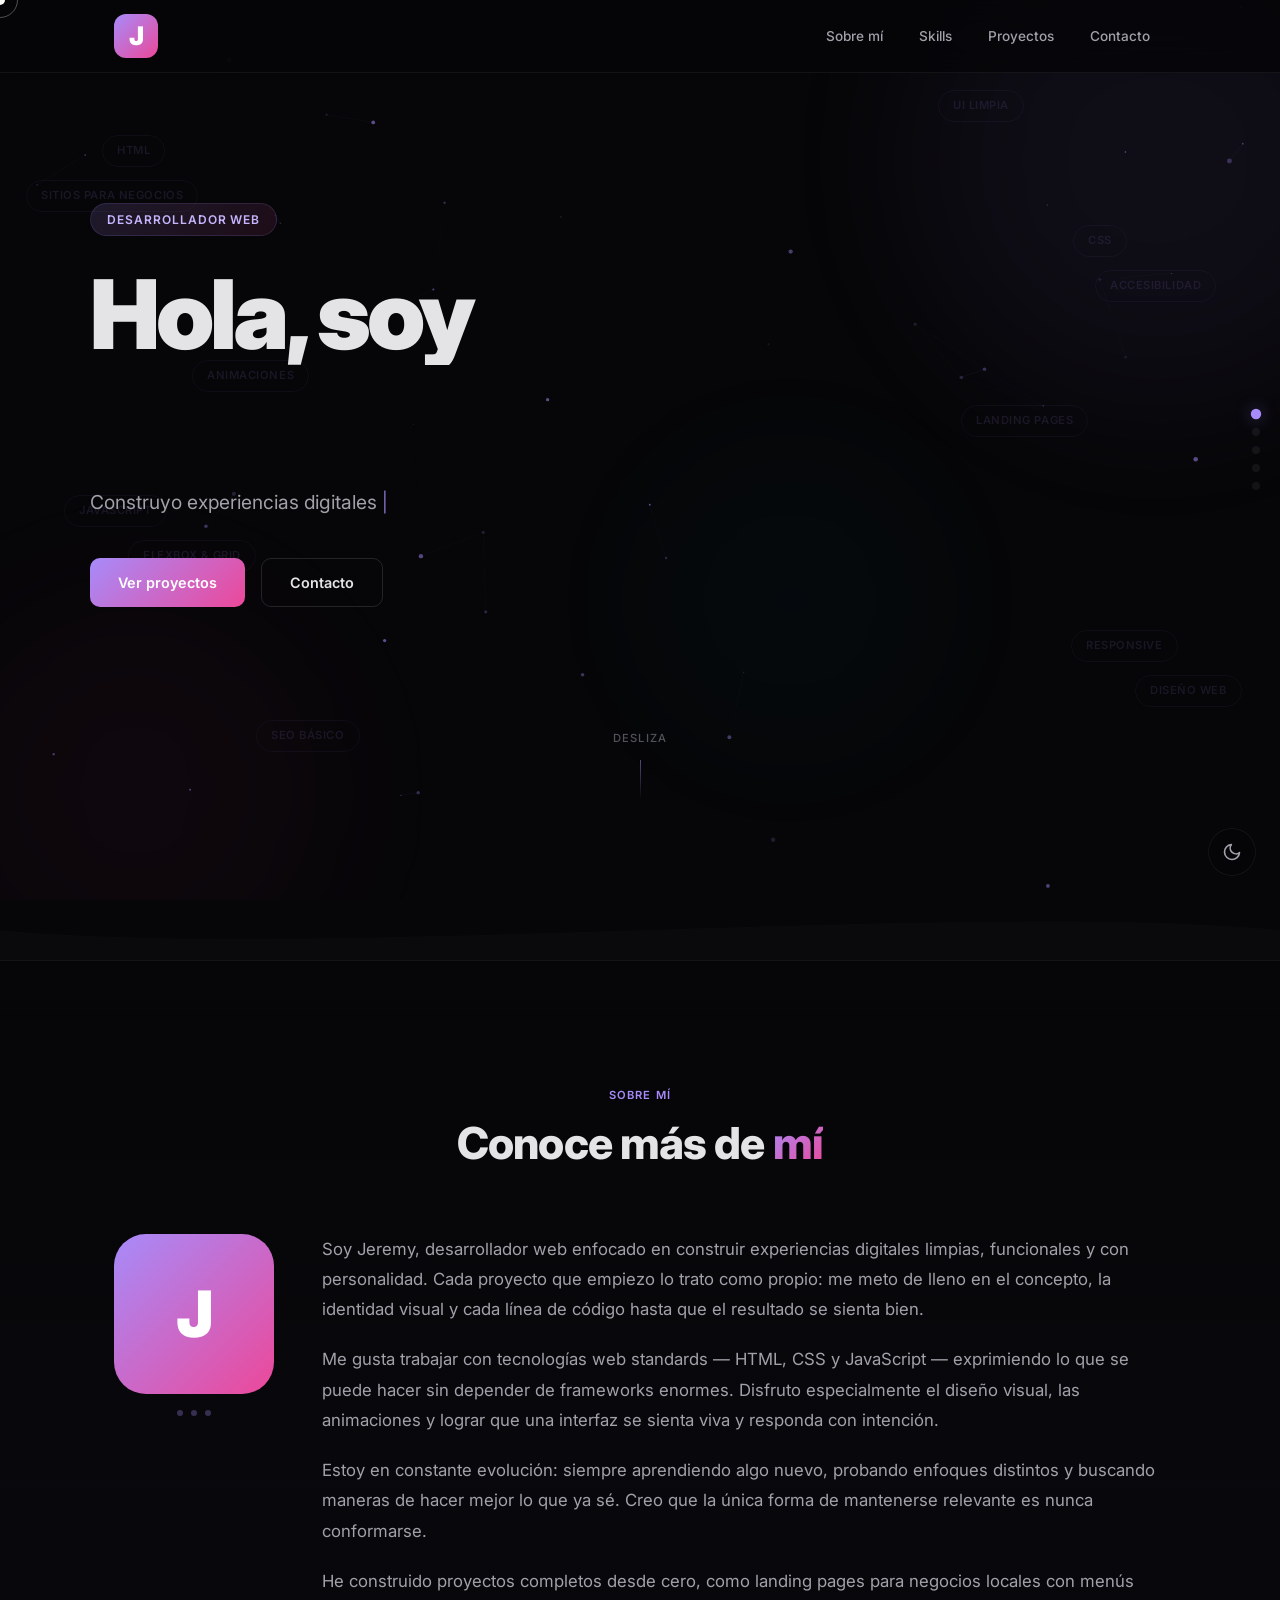
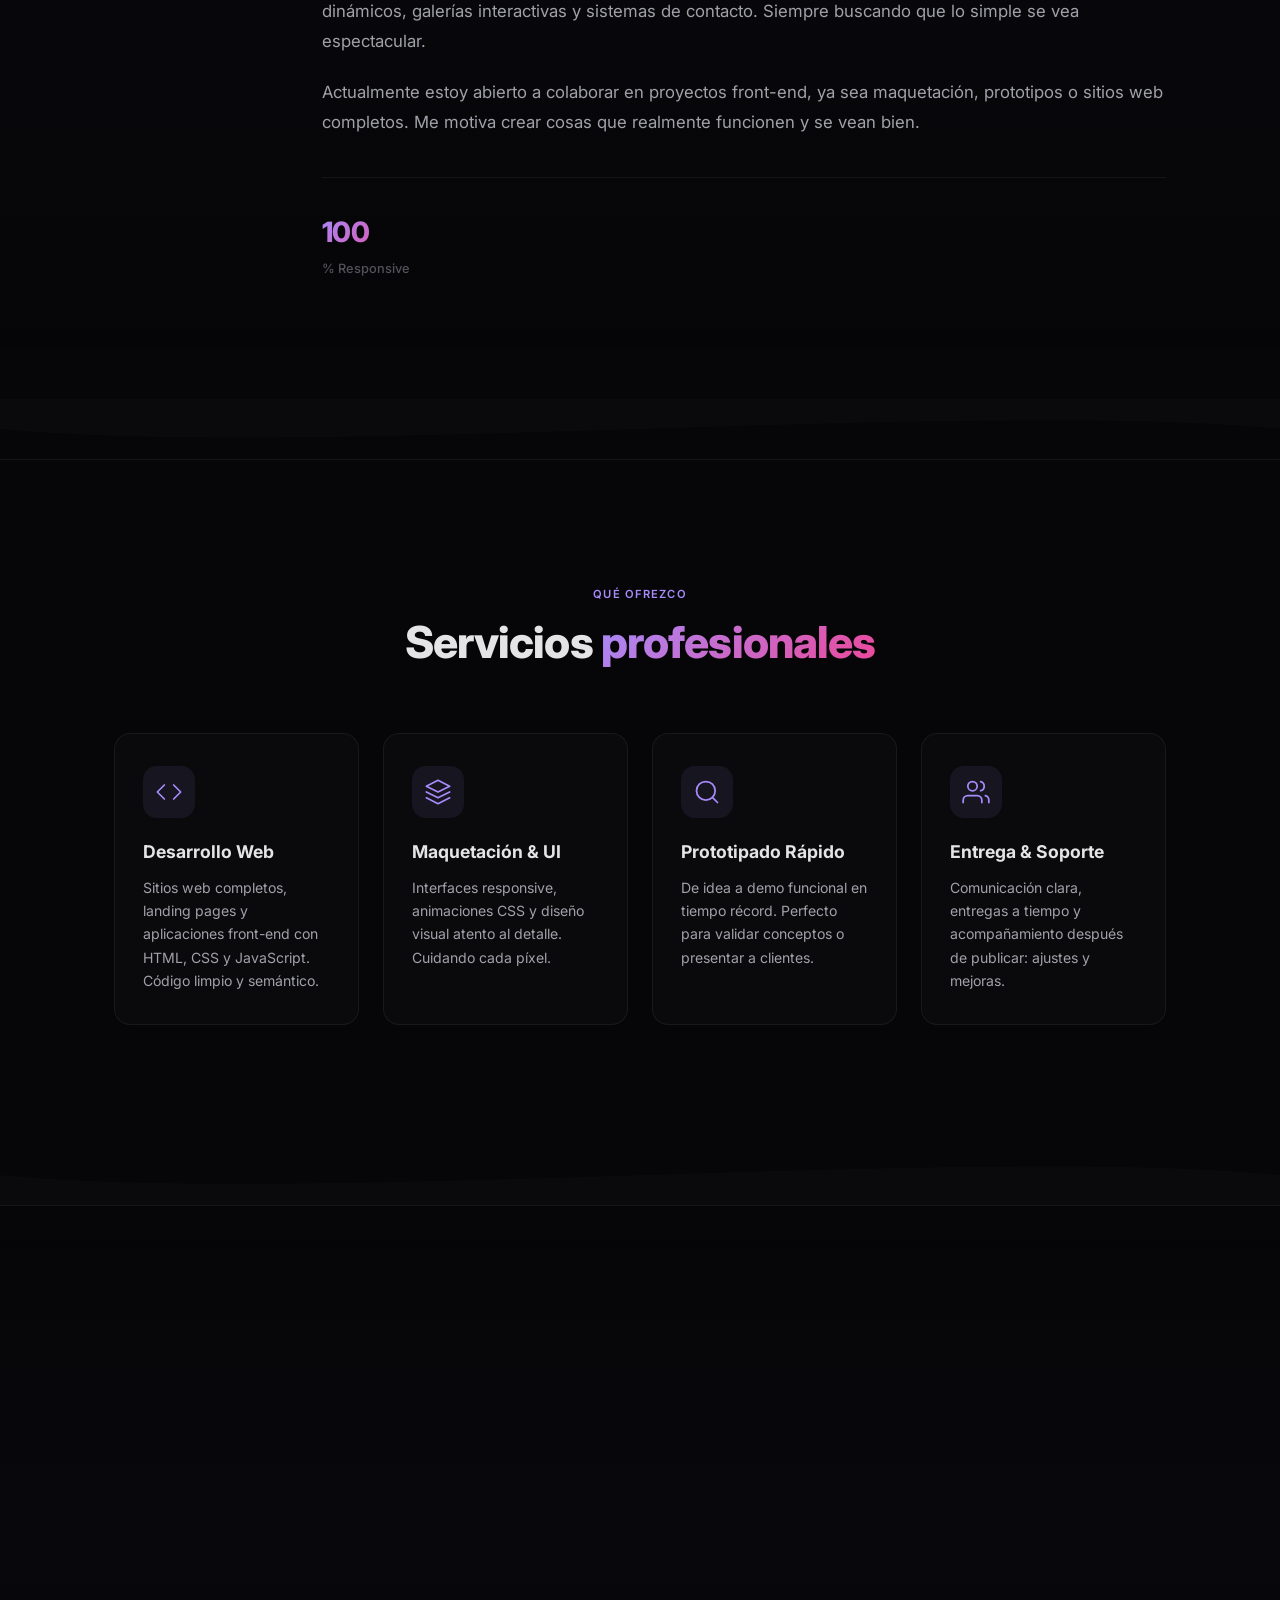
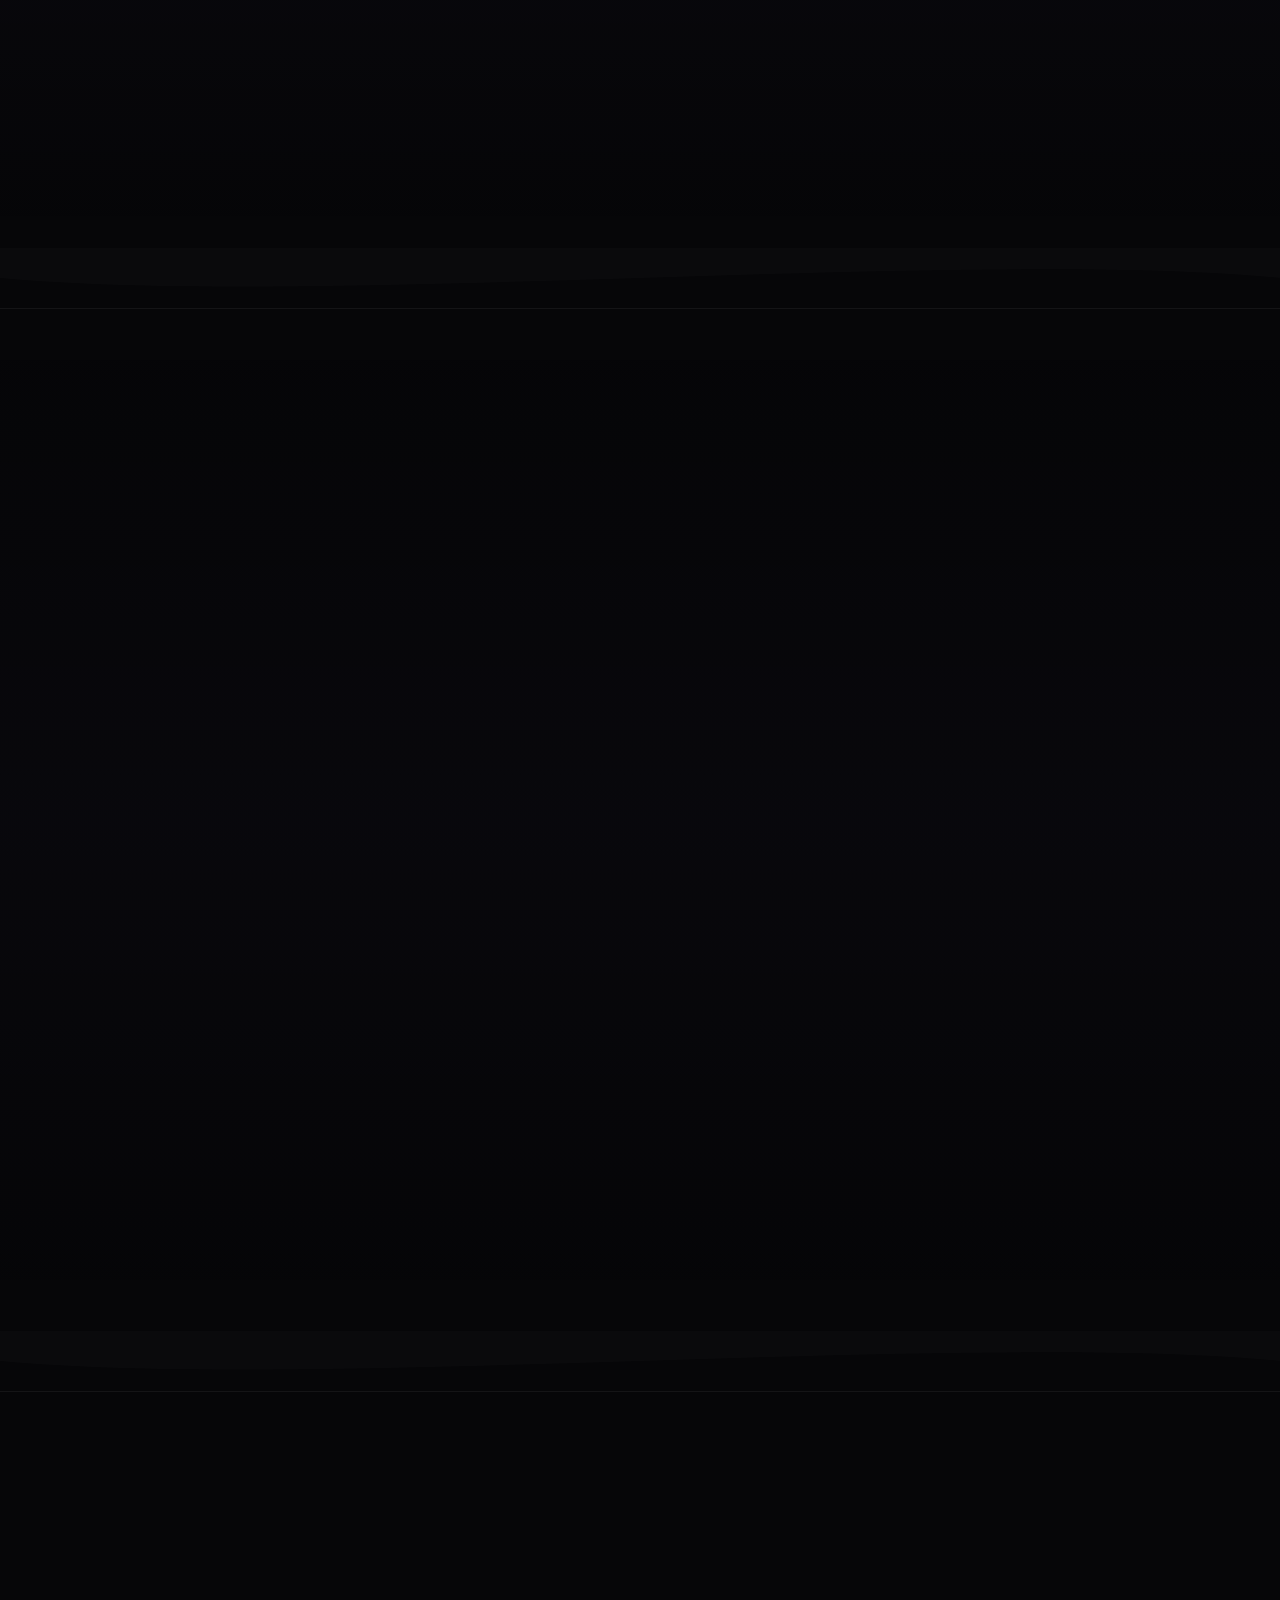
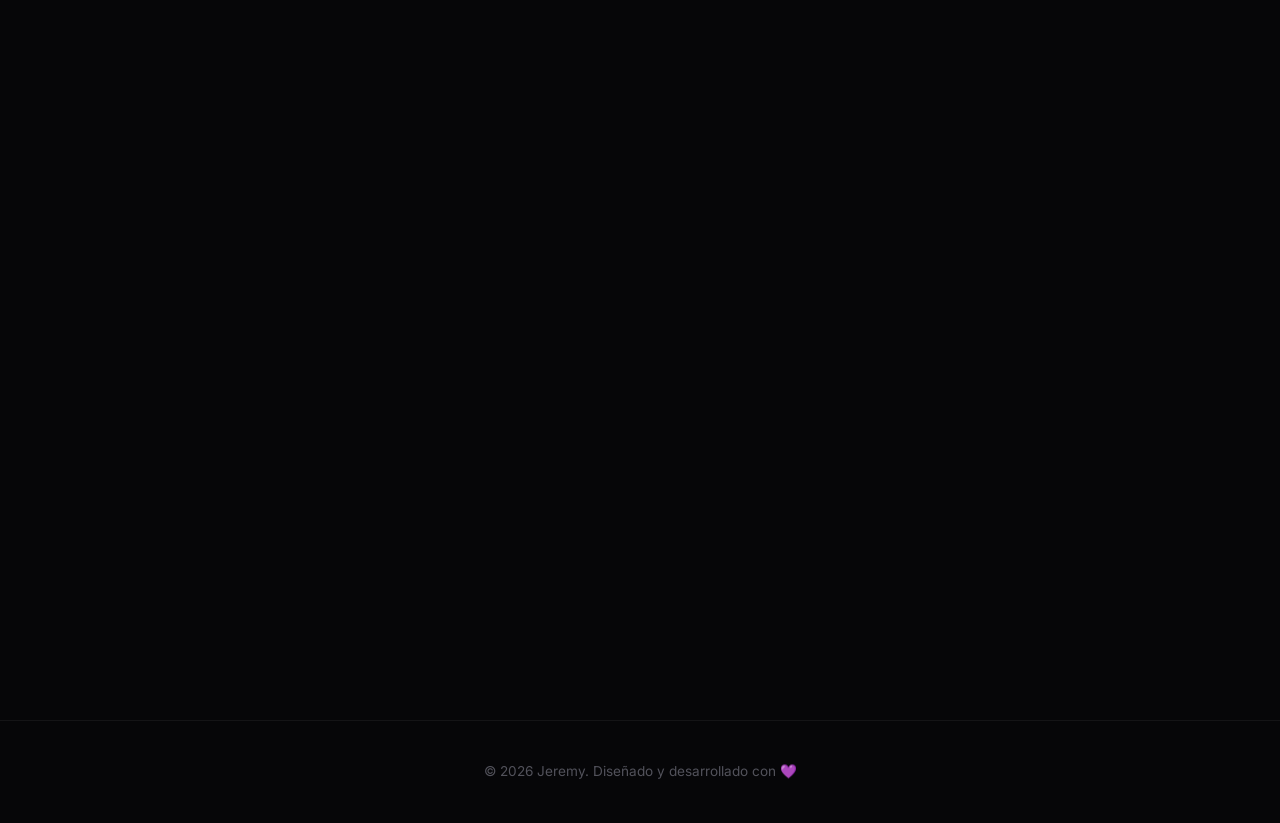
==== commit 97ea06cc: "P1: arreglar rutas de demos, quitar testimonios inventados y enlaces GitHub placeholder, ajustar hab" ====
--- a/index.html
+++ b/index.html
@@ -71,9 +71,9 @@
     </div>
     <div class="hero__tags" id="heroTags">
       <span>HTML</span><span>CSS</span><span>JavaScript</span>
-      <span>React</span><span>Tailwind</span><span>Git</span>
-      <span>Figma</span><span>Node.js</span><span>APIs</span>
-      <span>UX</span><span>Animaciones</span><span>Responsive</span>
+      <span>Responsive</span><span>Animaciones</span><span>UI limpia</span>
+      <span>SEO básico</span><span>Accesibilidad</span><span>Flexbox & Grid</span>
+      <span>Landing pages</span><span>Sitios para negocios</span><span>Diseño web</span>
     </div>
     <div class="container hero__inner">
       <div class="hero__content">
@@ -136,7 +136,7 @@
           <div class="about__stats">
             <div class="about__stat reveal">
               <span class="about__stat-num" data-count="100">0</span>
-              <span class="about__stat-label">% Dedicación</span>
+              <span class="about__stat-label">% Responsive</span>
             </div>
           </div>
         </div>
@@ -169,7 +169,7 @@
             <svg width="28" height="28" viewBox="0 0 24 24" fill="none" stroke="currentColor" stroke-width="1.5" stroke-linecap="round" stroke-linejoin="round"><path d="M12 2L2 7l10 5 10-5-10-5z"/><path d="M2 17l10 5 10-5"/><path d="M2 12l10 5 10-5"/></svg>
           </div>
           <h3>Maquetación & UI</h3>
-          <p>Interfaces responsive, animaciones CSS, diseño visual atento al detalle. De Figma a código pixel-perfect.</p>
+          <p>Interfaces responsive, animaciones CSS y diseño visual atento al detalle. Cuidando cada píxel.</p>
         </div>
         <div class="servicio-card reveal">
           <div class="servicio-card__icon">
@@ -182,8 +182,8 @@
           <div class="servicio-card__icon">
             <svg width="28" height="28" viewBox="0 0 24 24" fill="none" stroke="currentColor" stroke-width="1.5" stroke-linecap="round" stroke-linejoin="round"><path d="M17 21v-2a4 4 0 00-4-4H5a4 4 0 00-4 4v2"/><circle cx="9" cy="7" r="4"/><path d="M23 21v-2a4 4 0 00-3-3.87"/><path d="M16 3.13a4 4 0 010 7.75"/></svg>
           </div>
-          <h3>Colaboración Remota</h3>
-          <p>Trabajo con Git, comunicación clara y entregas a tiempo. Experiencia en equipos distribuidos.</p>
+          <h3>Entrega &amp; Soporte</h3>
+          <p>Comunicación clara, entregas a tiempo y acompañamiento después de publicar: ajustes y mejoras.</p>
         </div>
       </div>
     </div>
@@ -199,7 +199,7 @@
     <div class="container">
       <div class="section__header reveal">
         <span class="section__tag">Habilidades</span>
-        <h2 class="section__title">Tecnologías que <span class="gradient-text">domino</span></h2>
+        <h2 class="section__title">Mis <span class="gradient-text">habilidades</span></h2>
       </div>
       <div class="skills__grid">
         <div class="skill-card reveal">
@@ -222,9 +222,9 @@
           <div class="skill-card__icon">
             <svg width="32" height="32" viewBox="0 0 24 24" fill="none" stroke="currentColor" stroke-width="1.5" stroke-linecap="round" stroke-linejoin="round"><ellipse cx="12" cy="5" rx="9" ry="3"/><path d="M21 12c0 1.66-4 3-9 3s-9-1.34-9-3"/><path d="M3 5v14c0 1.66 4 3 9 3s9-1.34 9-3V5"/></svg>
           </div>
-          <h3 class="skill-card__title">Git & GitHub</h3>
-          <p class="skill-card__desc">Control de versiones, trabajo colaborativo, ramas, PRs y despliegue.</p>
-          <div class="skill-bar"><div class="skill-bar__fill" style="width: 0%" data-width="70"></div></div>
+          <h3 class="skill-card__title">Diseño Responsive &amp; UX</h3>
+          <p class="skill-card__desc">Sitios que se adaptan a móvil, tablet y PC. Orden visual claro y fácil de usar.</p>
+          <div class="skill-bar"><div class="skill-bar__fill" style="width: 0%" data-width="80"></div></div>
         </div>
       </div>
     </div>
@@ -241,6 +241,7 @@
       <div class="section__header reveal">
         <span class="section__tag">Trabajo</span>
         <h2 class="section__title">Proyectos <span class="gradient-text">destacados</span></h2>
+        <p class="section__desc">Proyectos de demostración hechos por mí. Los negocios y datos que aparecen son ficticios (contenido de ejemplo).</p>
         <div class="proyectos__filter reveal">
           <button class="proyectos__filter-btn active" data-filter="all">Todos</button>
           <button class="proyectos__filter-btn" data-filter="html">HTML</button>
@@ -253,7 +254,7 @@
           <div class="proyecto-card__inner">
             <div class="proyecto-card__img">
               <div class="proyecto-card__overlay"></div>
-              <img src="../sazondebarrio/assets/images/comida-1.jpg" alt="Captura del proyecto Sazón de Barrio" loading="lazy">
+              <img src="sazondebarrio/assets/images/comida-1.jpg" alt="Captura del proyecto Sazón de Barrio" loading="lazy">
               <div class="proyecto-card__preview">
                 <span>Ver proyecto</span>
                 <svg width="20" height="20" viewBox="0 0 24 24" fill="none" stroke="currentColor" stroke-width="2" stroke-linecap="round" stroke-linejoin="round"><line x1="5" y1="12" x2="19" y2="12"/><polyline points="12 5 19 12 12 19"/></svg>
@@ -269,7 +270,7 @@
               <p>Plataforma interactiva para restaurante de comida criolla dominicana.</p>
               <div class="proyecto-card__links">
                 <button class="btn btn--primary btn--sm project-details-btn" data-project="0">Ver detalles</button>
-                <a href="https://github.com" class="btn btn--ghost btn--sm" target="_blank">GitHub</a>
+                <a href="sazondebarrio/index.html" class="btn btn--ghost btn--sm" target="_blank" rel="noopener">Ver demo</a>
               </div>
             </div>
           </div>
@@ -278,7 +279,7 @@
           <div class="proyecto-card__inner">
             <div class="proyecto-card__img">
               <div class="proyecto-card__overlay"></div>
-              <img src="../sonrisatotal/images/hero-dentist.jpg" alt="Captura del proyecto Sonrisa Total" loading="lazy">
+              <img src="sonrisatotal/images/hero-dentist.jpg" alt="Captura del proyecto Sonrisa Total" loading="lazy">
               <div class="proyecto-card__preview">
                 <span>Ver proyecto</span>
                 <svg width="20" height="20" viewBox="0 0 24 24" fill="none" stroke="currentColor" stroke-width="2" stroke-linecap="round" stroke-linejoin="round"><line x1="5" y1="12" x2="19" y2="12"/><polyline points="12 5 19 12 12 19"/></svg>
@@ -294,7 +295,7 @@
               <p>Landing page profesional para clínica dental.</p>
               <div class="proyecto-card__links">
                 <button class="btn btn--primary btn--sm project-details-btn" data-project="1">Ver detalles</button>
-                <a href="https://github.com" class="btn btn--ghost btn--sm" target="_blank">GitHub</a>
+                <a href="sonrisatotal/index.html" class="btn btn--ghost btn--sm" target="_blank" rel="noopener">Ver demo</a>
               </div>
             </div>
           </div>
@@ -305,67 +306,6 @@
 
   <!-- Wave -->
   <div class="wave wave--flip" aria-hidden="true">
-    <svg viewBox="0 0 1440 100" preserveAspectRatio="none"><path d="M0,50 C360,100 1080,0 1440,50 L1440,100 L0,100 Z" fill="var(--wave-color)"/></svg>
-  </div>
-
-  <!-- ===== TESTIMONIOS ===== -->
-  <section class="section testimonios-section section-snap" id="testimonios">
-    <div class="container">
-      <div class="section__header reveal">
-        <span class="section__tag">Testimonios</span>
-        <h2 class="section__title">Lo que dicen de <span class="gradient-text">mí</span></h2>
-      </div>
-      <div class="testimonios__slider reveal">
-        <div class="testimonios__track" id="testimoniosTrack">
-          <div class="testimonio-card">
-            <div class="testimonio-card__stars">★★★★★</div>
-            <p>"Jeremy hizo un trabajo increíble con nuestro sitio. Profesional, detallista y entregó antes del plazo."</p>
-            <div class="testimonio-card__author">
-              <div class="testimonio-card__avatar" style="background:#a78bfa">M</div>
-              <div>
-                <strong>María García</strong>
-                <span>Dueña de Sazón de Barrio</span>
-              </div>
-            </div>
-          </div>
-          <div class="testimonio-card">
-            <div class="testimonio-card__stars">★★★★★</div>
-            <p>"Captó exactamente lo que necesitábamos. El diseño quedó moderno, limpio y nuestros pacientes lo aman."</p>
-            <div class="testimonio-card__author">
-              <div class="testimonio-card__avatar" style="background:#06b6d4">C</div>
-              <div>
-                <strong>Dr. Carlos Mendoza</strong>
-                <span>Director de Sonrisa Total</span>
-              </div>
-            </div>
-          </div>
-          <div class="testimonio-card">
-            <div class="testimonio-card__stars">★★★★★</div>
-            <p>"Muy fácil trabajar con él. Comunicación clara, código limpio y siempre dispuesto a mejorar hasta el último detalle."</p>
-            <div class="testimonio-card__author">
-              <div class="testimonio-card__avatar" style="background:#f59e0b">L</div>
-              <div>
-                <strong>Laura Jiménez</strong>
-                <span>Colaboradora freelance</span>
-              </div>
-            </div>
-          </div>
-        </div>
-        <div class="testimonios__controls">
-          <button class="testimonios__arrow testimonios__arrow--prev" id="testPrev" aria-label="Anterior">
-            <svg width="20" height="20" viewBox="0 0 24 24" fill="none" stroke="currentColor" stroke-width="2" stroke-linecap="round" stroke-linejoin="round"><polyline points="15 18 9 12 15 6"/></svg>
-          </button>
-          <div class="testimonios__dots" id="testDots"></div>
-          <button class="testimonios__arrow testimonios__arrow--next" id="testNext" aria-label="Siguiente">
-            <svg width="20" height="20" viewBox="0 0 24 24" fill="none" stroke="currentColor" stroke-width="2" stroke-linecap="round" stroke-linejoin="round"><polyline points="9 18 15 12 9 6"/></svg>
-          </button>
-        </div>
-      </div>
-    </div>
-  </section>
-
-  <!-- Wave -->
-  <div class="wave" aria-hidden="true">
     <svg viewBox="0 0 1440 100" preserveAspectRatio="none"><path d="M0,50 C360,100 1080,0 1440,50 L1440,100 L0,100 Z" fill="var(--wave-color)"/></svg>
   </div>
 
@@ -388,14 +328,6 @@
               <span class="contacto__label">Email</span>
               <span class="contacto__value">jeremysosa185@gmail.com</span>
             </button>
-            <a href="https://github.com/jeremy" class="contacto__card" target="_blank">
-              <div class="contacto__card-bg"></div>
-              <span class="contacto__icon">
-                <svg width="28" height="28" viewBox="0 0 24 24" fill="currentColor"><path d="M12 0C5.37 0 0 5.37 0 12c0 5.31 3.435 9.795 8.205 11.385.6.105.825-.255.825-.57 0-.285-.015-1.23-.015-2.235-3.015.555-3.795-.735-4.035-1.41-.135-.345-.72-1.41-1.23-1.695-.42-.225-1.02-.78-.015-.795.945-.015 1.62.87 1.845 1.23 1.08 1.815 2.805 1.305 3.495.99.105-.78.42-1.305.765-1.605-2.67-.3-5.46-1.335-5.46-5.925 0-1.305.465-2.385 1.23-3.225-.12-.3-.54-1.53.12-3.18 0 0 1.005-.315 3.3 1.23.96-.27 1.98-.405 3-.405s2.04.135 3 .405c2.295-1.56 3.3-1.23 3.3-1.23.66 1.65.24 2.88.12 3.18.765.84 1.23 1.905 1.23 3.225 0 4.605-2.805 5.625-5.475 5.925.435.375.81 1.095.81 2.22 0 1.605-.015 2.895-.015 3.3 0 .315.225.69.825.57A12.02 12.02 0 0024 12c0-6.63-5.37-12-12-12z"/></svg>
-              </span>
-              <span class="contacto__label">GitHub</span>
-              <span class="contacto__value">@jeremy</span>
-            </a>
             <a href="https://www.linkedin.com/in/jeremy-sosa-32818337b" class="contacto__card" target="_blank">
               <div class="contacto__card-bg"></div>
               <span class="contacto__icon">
@@ -469,7 +401,6 @@
         </div>
         <div class="modal__actions">
           <a href="#" class="btn btn--primary" id="modalLive" target="_blank">Live demo</a>
-          <a href="#" class="btn btn--ghost" id="modalGitHub" target="_blank">GitHub</a>
         </div>
       </div>
     </div>
@@ -488,18 +419,16 @@
       "desc": "Plataforma interactiva completa para restaurante de comida criolla dominicana. Incluye menú dinámico con filtro por día, galería con lightbox, modal con ingredientes y concepto de cada plato, pedidos directos por WhatsApp, y diseño responsivo con identidad visual auténtica.",
       "tags": ["HTML", "CSS", "JavaScript"],
       "features": ["Menú dinámico con filtro por día", "Galería con lightbox interactivo", "Modal de platos con ingredientes", "Pedidos por WhatsApp integrado", "Diseño responsivo y auténtico"],
-      "image": "../sazondebarrio/assets/images/comida-1.jpg",
-      "live": "../sazondebarrio/index.html",
-      "github": "https://github.com"
+      "image": "sazondebarrio/assets/images/comida-1.jpg",
+      "live": "sazondebarrio/index.html"
     },
     {
       "title": "Sonrisa Total",
       "desc": "Landing page profesional para clínica dental con enfoque en confianza y profesionalismo. Incluye catálogo de servicios, perfiles del equipo médico, slider de testimonios, sección de antes/después y formulario de agendamiento de citas.",
       "tags": ["HTML", "CSS", "JavaScript"],
       "features": ["Catálogo de servicios detallado", "Perfiles del equipo médico", "Slider de testimonios", "Galería antes/después", "Formulario de agendamiento"],
-      "image": "../sonrisatotal/images/hero-dentist.jpg",
-      "live": "../sonrisatotal/index.html",
-      "github": "https://github.com"
+      "image": "sonrisatotal/images/hero-dentist.jpg",
+      "live": "sonrisatotal/index.html"
     }
   ]</script>
 
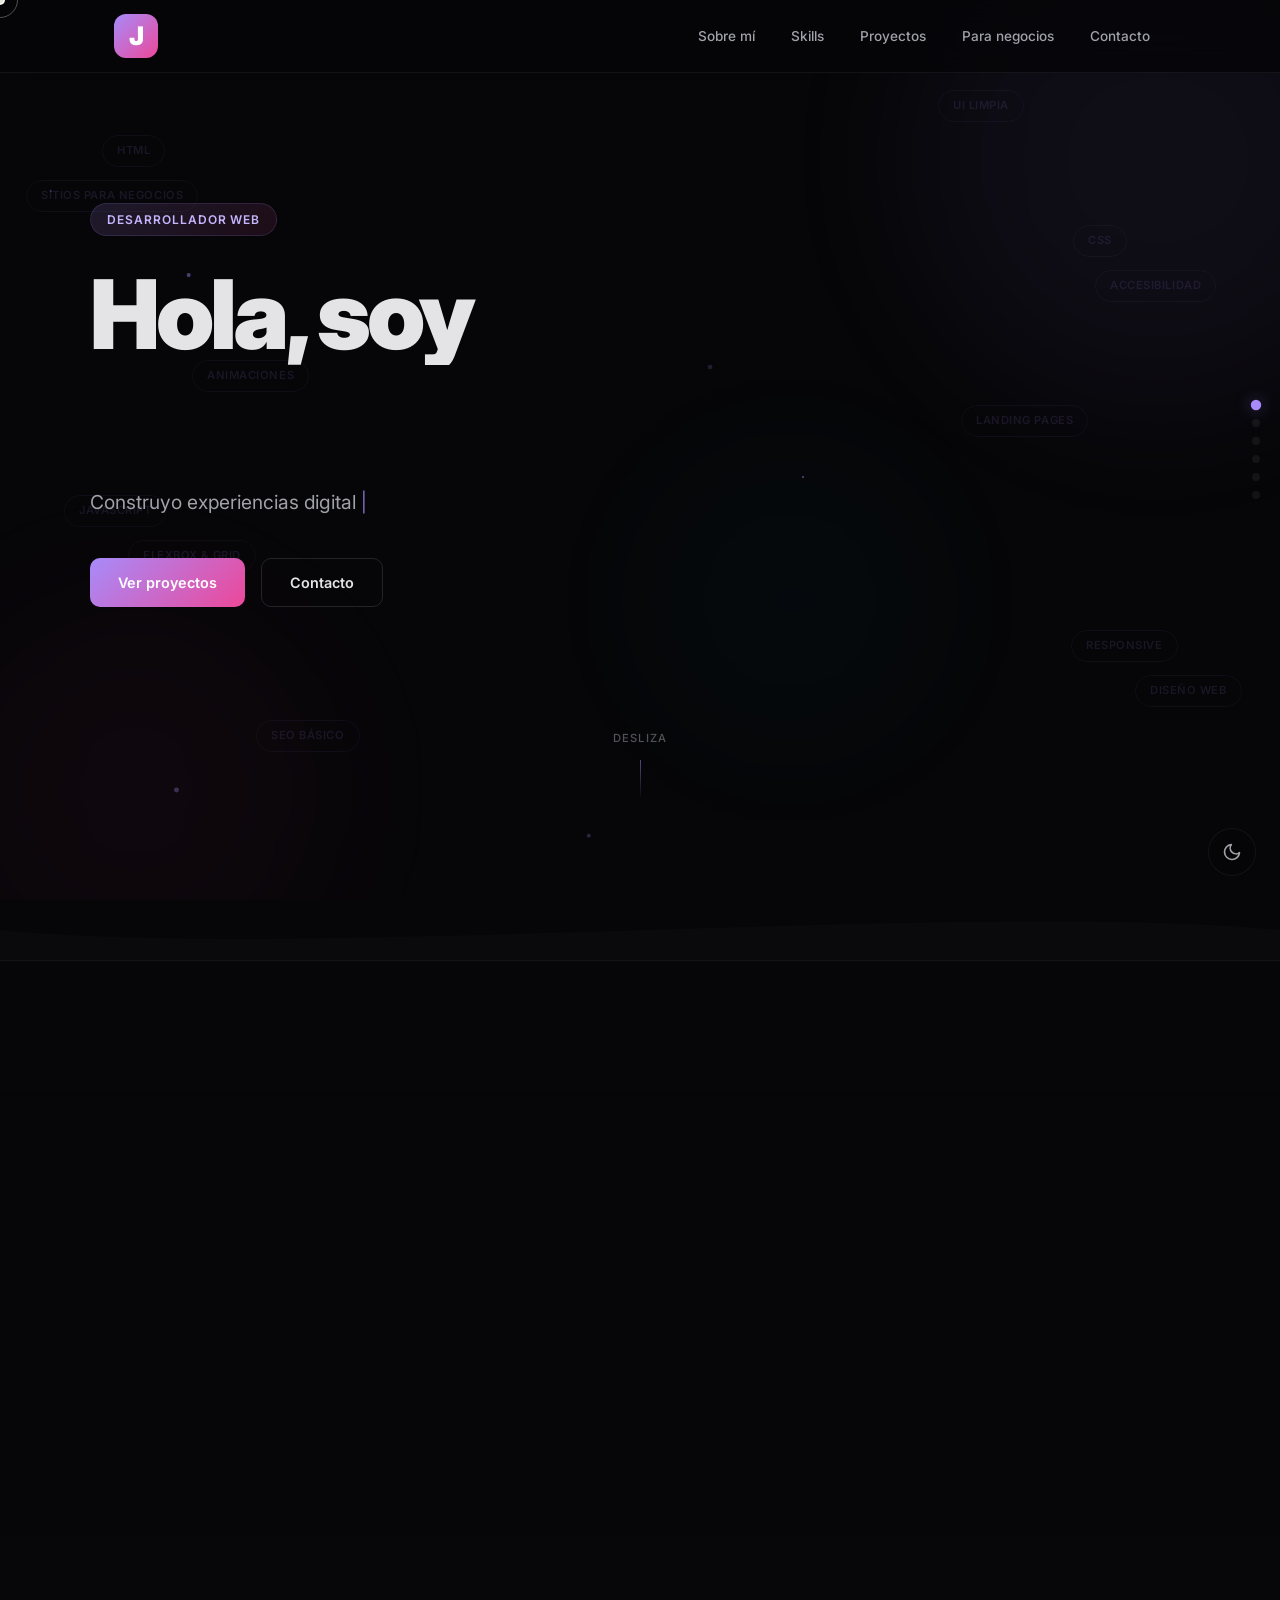
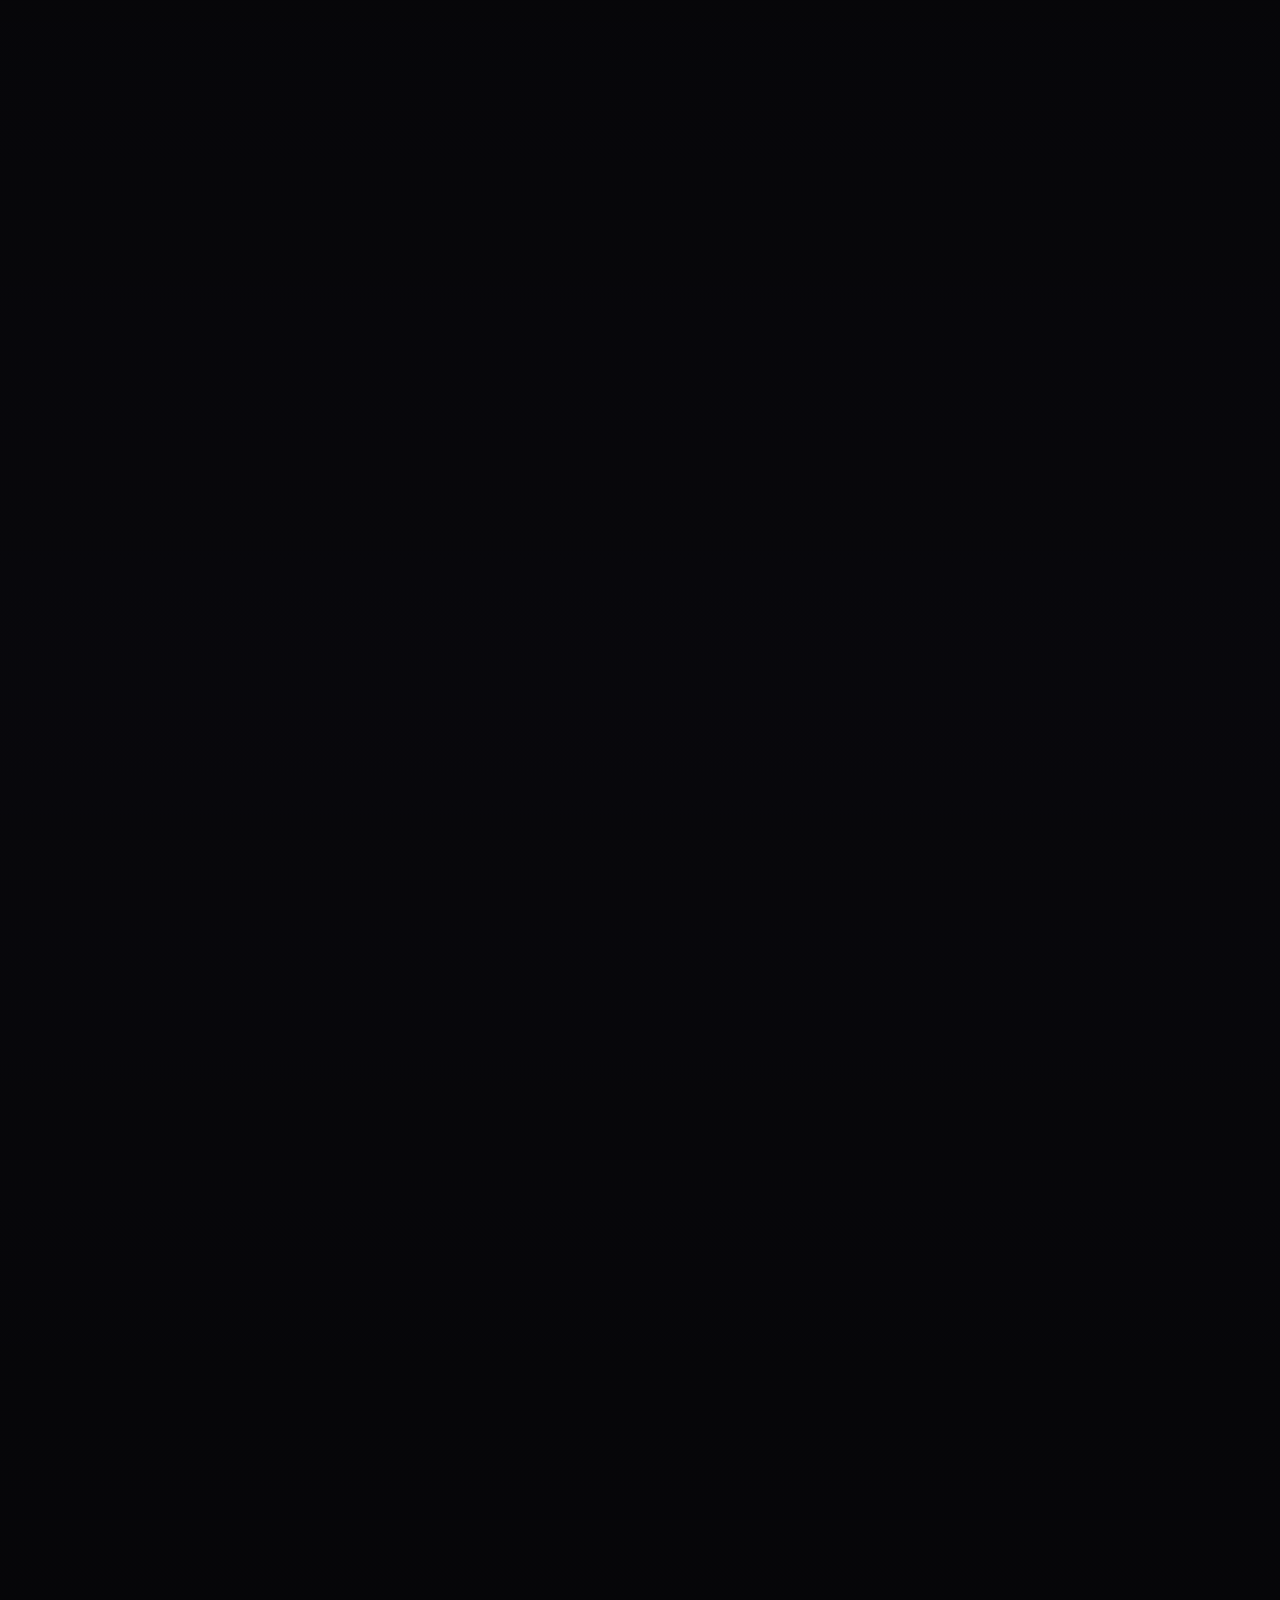
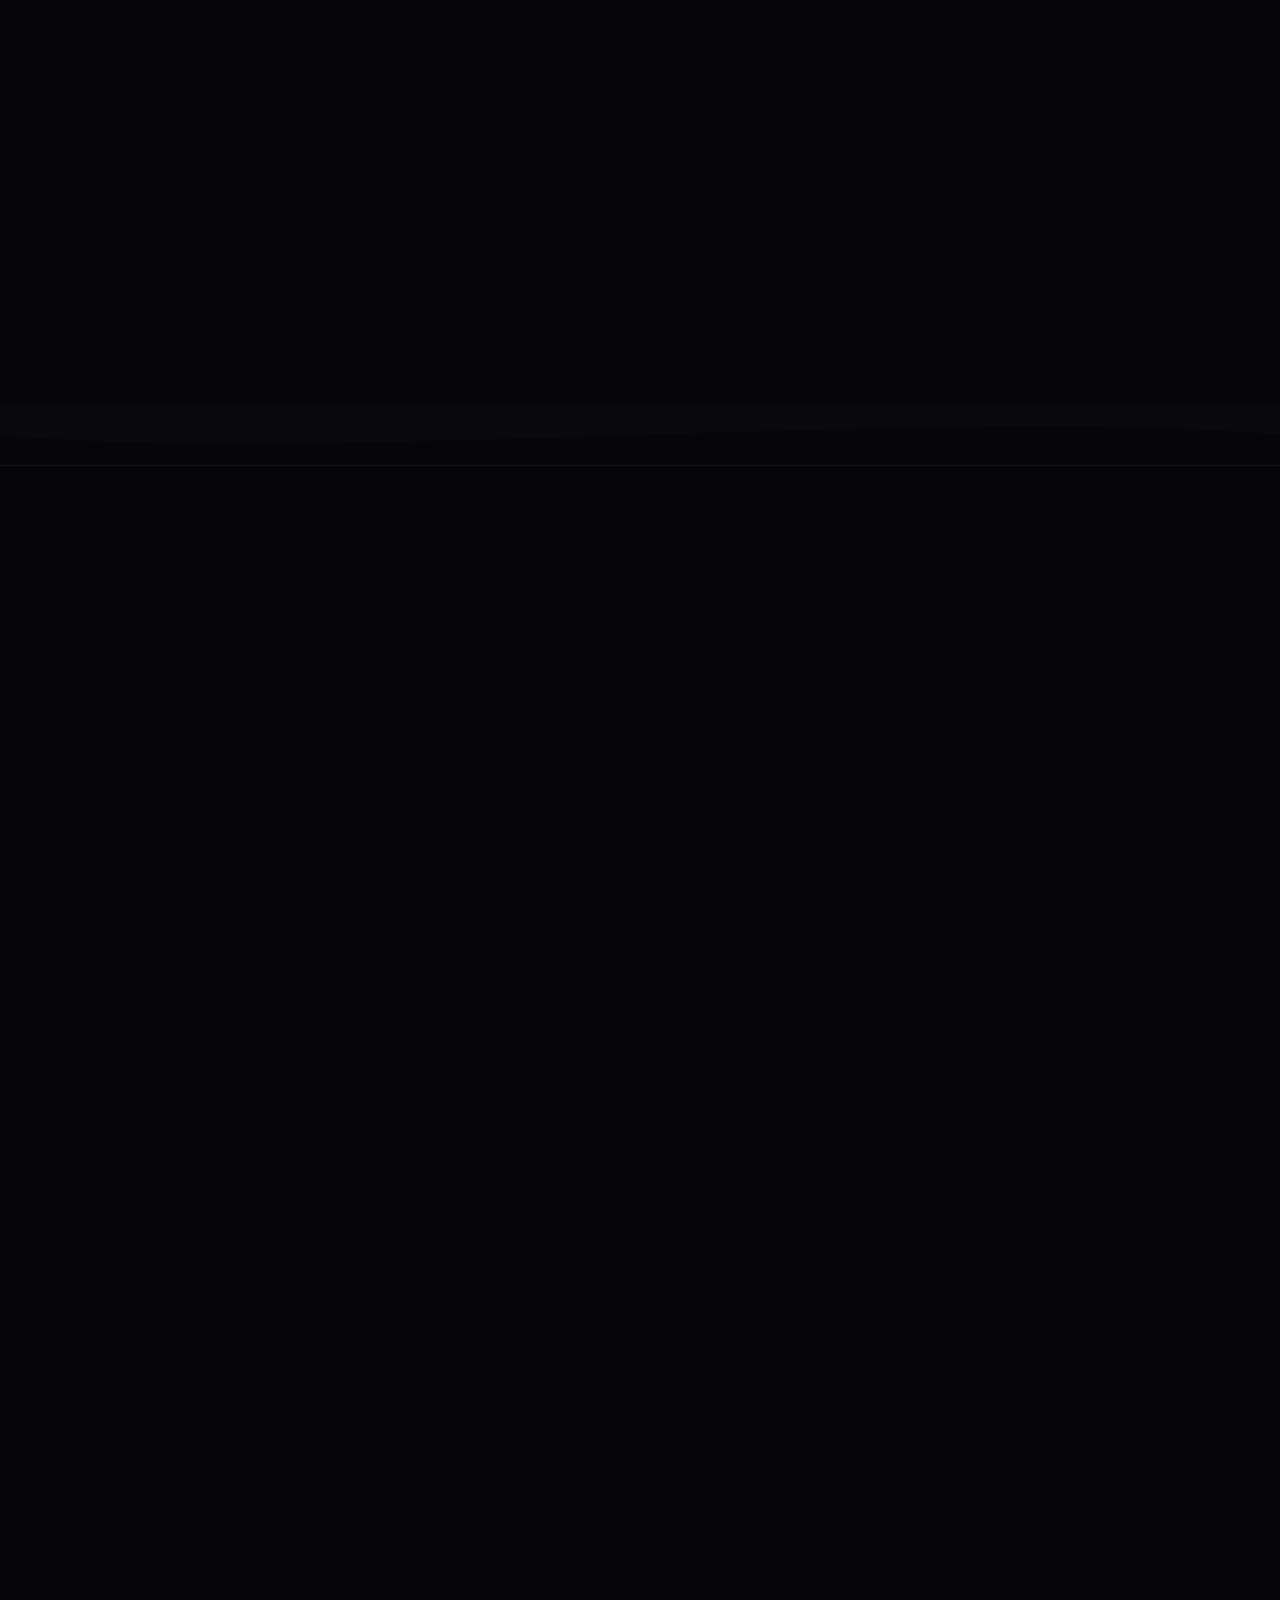
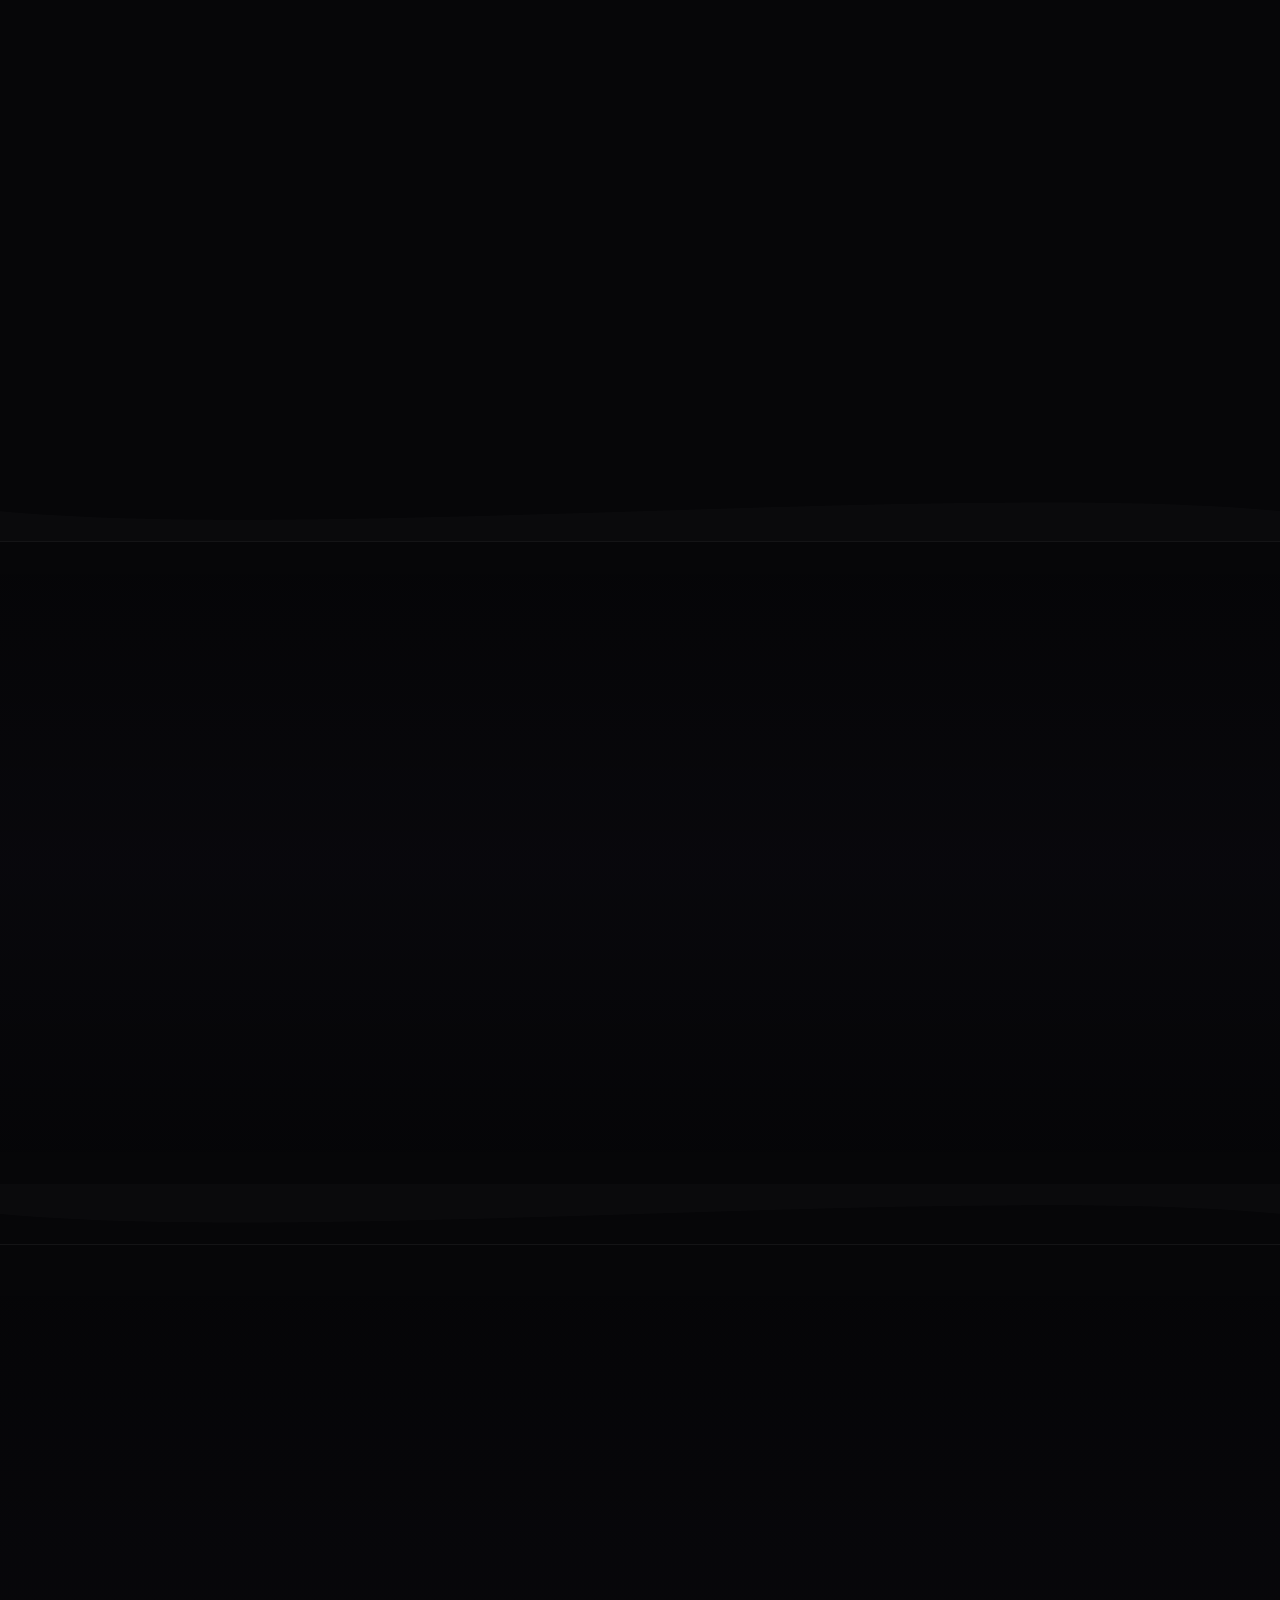
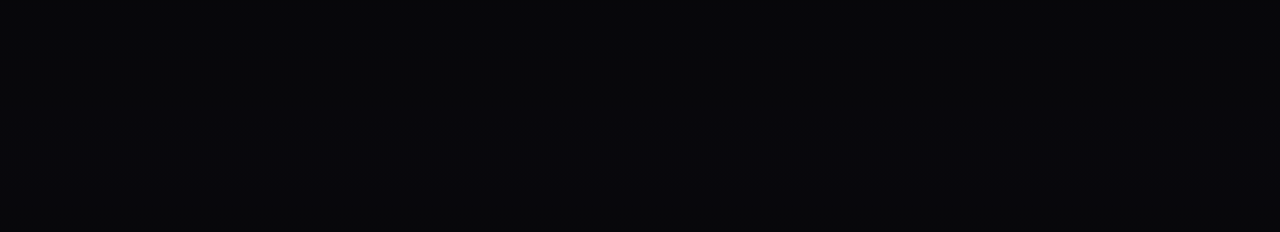
==== commit daa1fc98: "P2: seccion Para negocios (enfoque hibrido) con proceso en 4 pasos y CTA por email" ====
--- a/index.html
+++ b/index.html
@@ -54,6 +54,7 @@
         <li><a href="#sobre-mi" class="nav__link" data-shortcut="1">Sobre mí</a></li>
         <li><a href="#skills" class="nav__link" data-shortcut="2">Skills</a></li>
         <li><a href="#proyectos" class="nav__link" data-shortcut="3">Proyectos</a></li>
+        <li><a href="#negocios" class="nav__link">Para negocios</a></li>
         <li><a href="#contacto" class="nav__link" data-shortcut="4">Contacto</a></li>
       </ul>
       <button class="nav__toggle" id="navToggle" aria-label="Menú" aria-expanded="false">
@@ -306,6 +307,51 @@
 
   <!-- Wave -->
   <div class="wave wave--flip" aria-hidden="true">
+    <svg viewBox="0 0 1440 100" preserveAspectRatio="none"><path d="M0,50 C360,100 1080,0 1440,50 L1440,100 L0,100 Z" fill="var(--wave-color)"/></svg>
+  </div>
+
+  <!-- ===== PARA NEGOCIOS ===== -->
+  <section class="section negocios section-snap" id="negocios">
+    <div class="container">
+      <div class="section__header reveal">
+        <span class="section__tag">Para negocios</span>
+        <h2 class="section__title">¿Tienes un negocio <span class="gradient-text">sin página web?</span></h2>
+        <p class="section__desc">Te hago una página sencilla, rápida y lista para que tus clientes te encuentren y te escriban. Sin tecnicismos y a un precio que puedes pagar.</p>
+      </div>
+      <div class="servicios__grid">
+        <div class="servicio-card reveal">
+          <div class="servicio-card__icon"><span class="negocios__num">1</span></div>
+          <h3>Hablamos</h3>
+          <p>Me cuentas qué hace tu negocio, dónde está y qué quieres lograr con la página.</p>
+        </div>
+        <div class="servicio-card reveal">
+          <div class="servicio-card__icon"><span class="negocios__num">2</span></div>
+          <h3>Te muestro una propuesta</h3>
+          <p>Antes de pagar nada, te enseño cómo se vería tu página para que decidas con calma.</p>
+        </div>
+        <div class="servicio-card reveal">
+          <div class="servicio-card__icon"><span class="negocios__num">3</span></div>
+          <h3>La construyo</h3>
+          <p>La hago en pocos días y la revisamos juntos hasta que quede como la quieres.</p>
+        </div>
+        <div class="servicio-card reveal">
+          <div class="servicio-card__icon"><span class="negocios__num">4</span></div>
+          <h3>La publicamos</h3>
+          <p>La dejo funcionando en internet y te explico cómo usarla y pedir cambios.</p>
+        </div>
+      </div>
+      <div class="negocios__cta reveal">
+        <p class="negocios__cta-text">Mira ejemplos reales en <strong>Proyectos</strong> y escríbeme para hablar de tu negocio.</p>
+        <div class="negocios__cta-actions">
+          <a href="#proyectos" class="btn btn--primary">Ver ejemplos</a>
+          <a href="mailto:jeremysosa185@gmail.com" class="btn btn--outline">Escríbeme</a>
+        </div>
+      </div>
+    </div>
+  </section>
+
+  <!-- Wave -->
+  <div class="wave" aria-hidden="true">
     <svg viewBox="0 0 1440 100" preserveAspectRatio="none"><path d="M0,50 C360,100 1080,0 1440,50 L1440,100 L0,100 Z" fill="var(--wave-color)"/></svg>
   </div>
 
@@ -382,6 +428,7 @@
     <div class="nav-indicator__dot" data-section="sobre-mi" aria-label="Ir a sobre mí"></div>
     <div class="nav-indicator__dot" data-section="skills" aria-label="Ir a skills"></div>
     <div class="nav-indicator__dot" data-section="proyectos" aria-label="Ir a proyectos"></div>
+    <div class="nav-indicator__dot" data-section="negocios" aria-label="Ir a para negocios"></div>
     <div class="nav-indicator__dot" data-section="contacto" aria-label="Ir a contacto"></div>
   </div>
 
--- a/styles.css
+++ b/styles.css
@@ -938,6 +938,40 @@
   line-height: 1.65;
 }
 
+/* ===== Para negocios ===== */
+.negocios {
+  border-top: 1px solid var(--border);
+  background: linear-gradient(180deg, transparent, rgba(167, 139, 250, 0.03) 50%, transparent);
+}
+
+.negocios__num {
+  font-size: 1.35rem;
+  font-weight: 800;
+  line-height: 1;
+}
+
+.negocios__cta {
+  margin-top: 48px;
+  display: flex;
+  flex-direction: column;
+  align-items: center;
+  gap: 18px;
+  text-align: center;
+}
+
+.negocios__cta-text {
+  color: var(--text-muted);
+  font-size: 1rem;
+  max-width: 520px;
+}
+
+.negocios__cta-actions {
+  display: flex;
+  gap: 12px;
+  flex-wrap: wrap;
+  justify-content: center;
+}
+
 /* ===== Skills ===== */
 .skills {
   border-top: 1px solid var(--border);
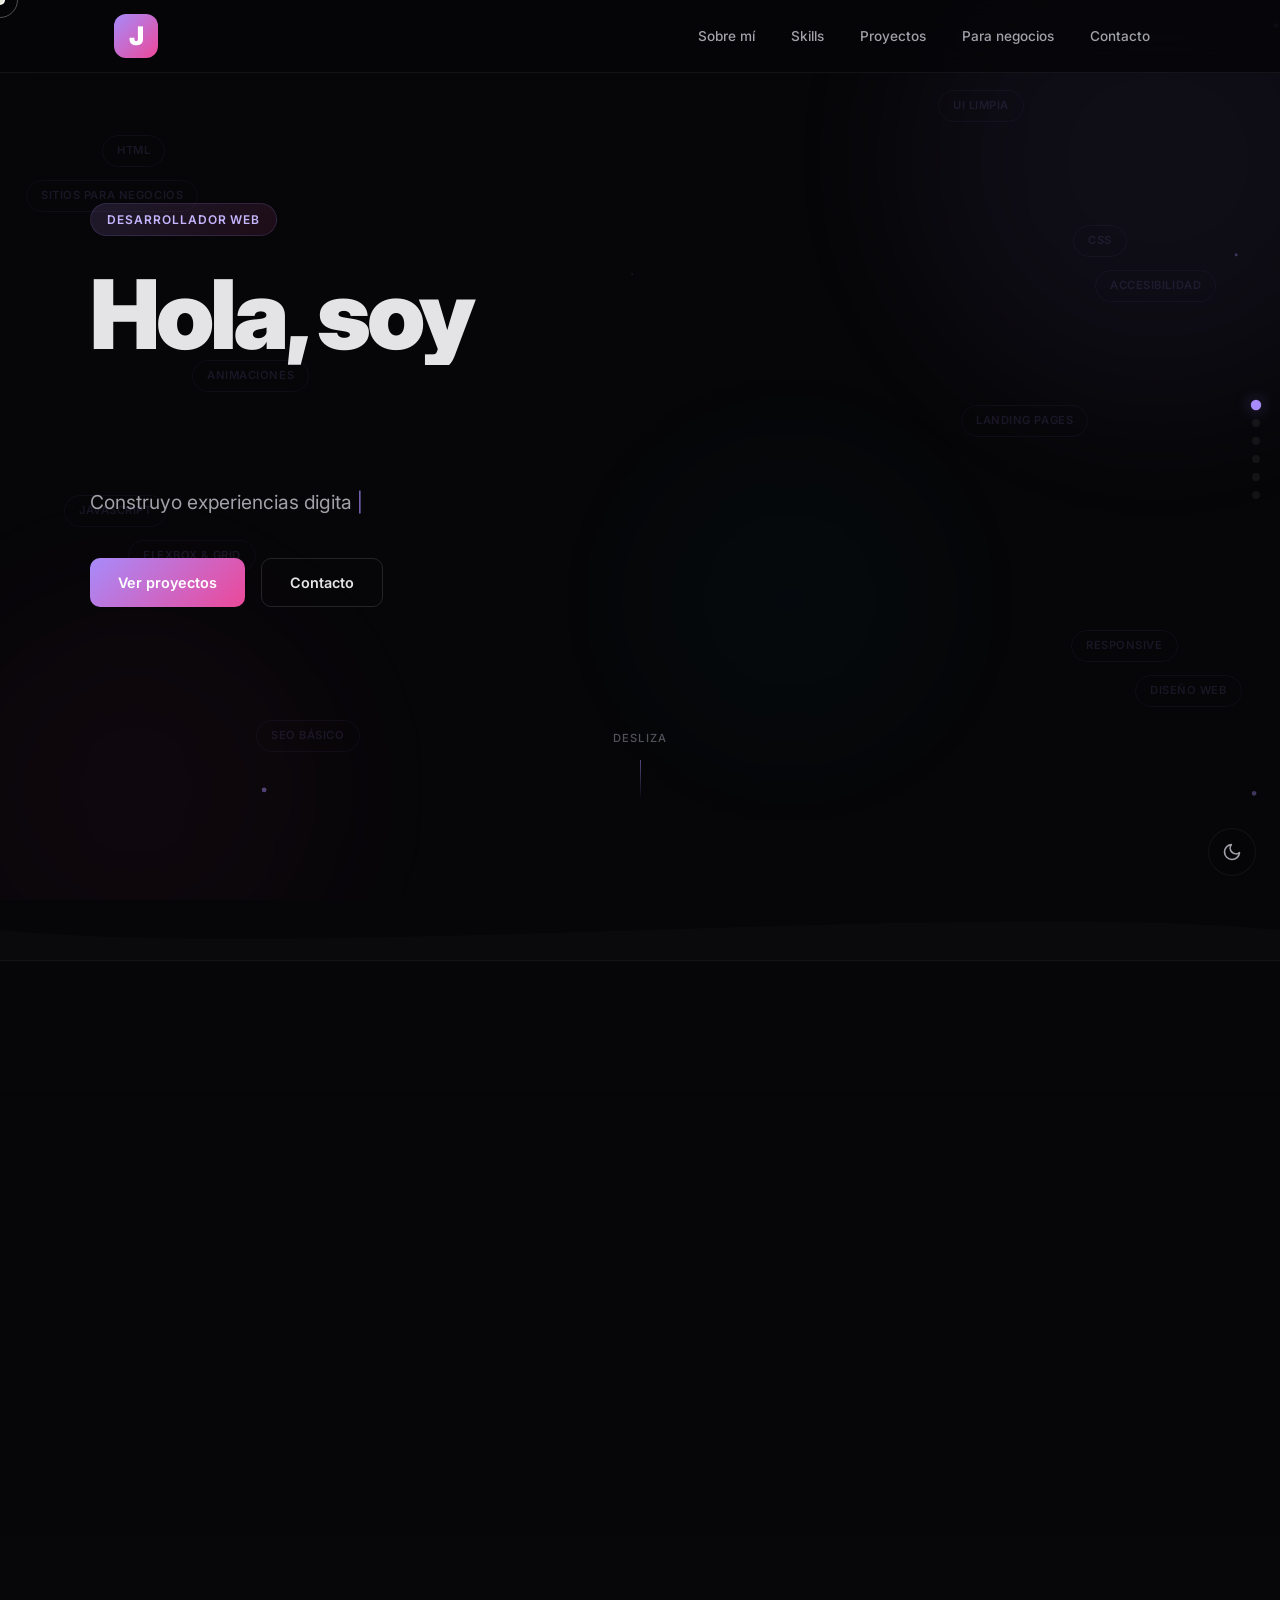
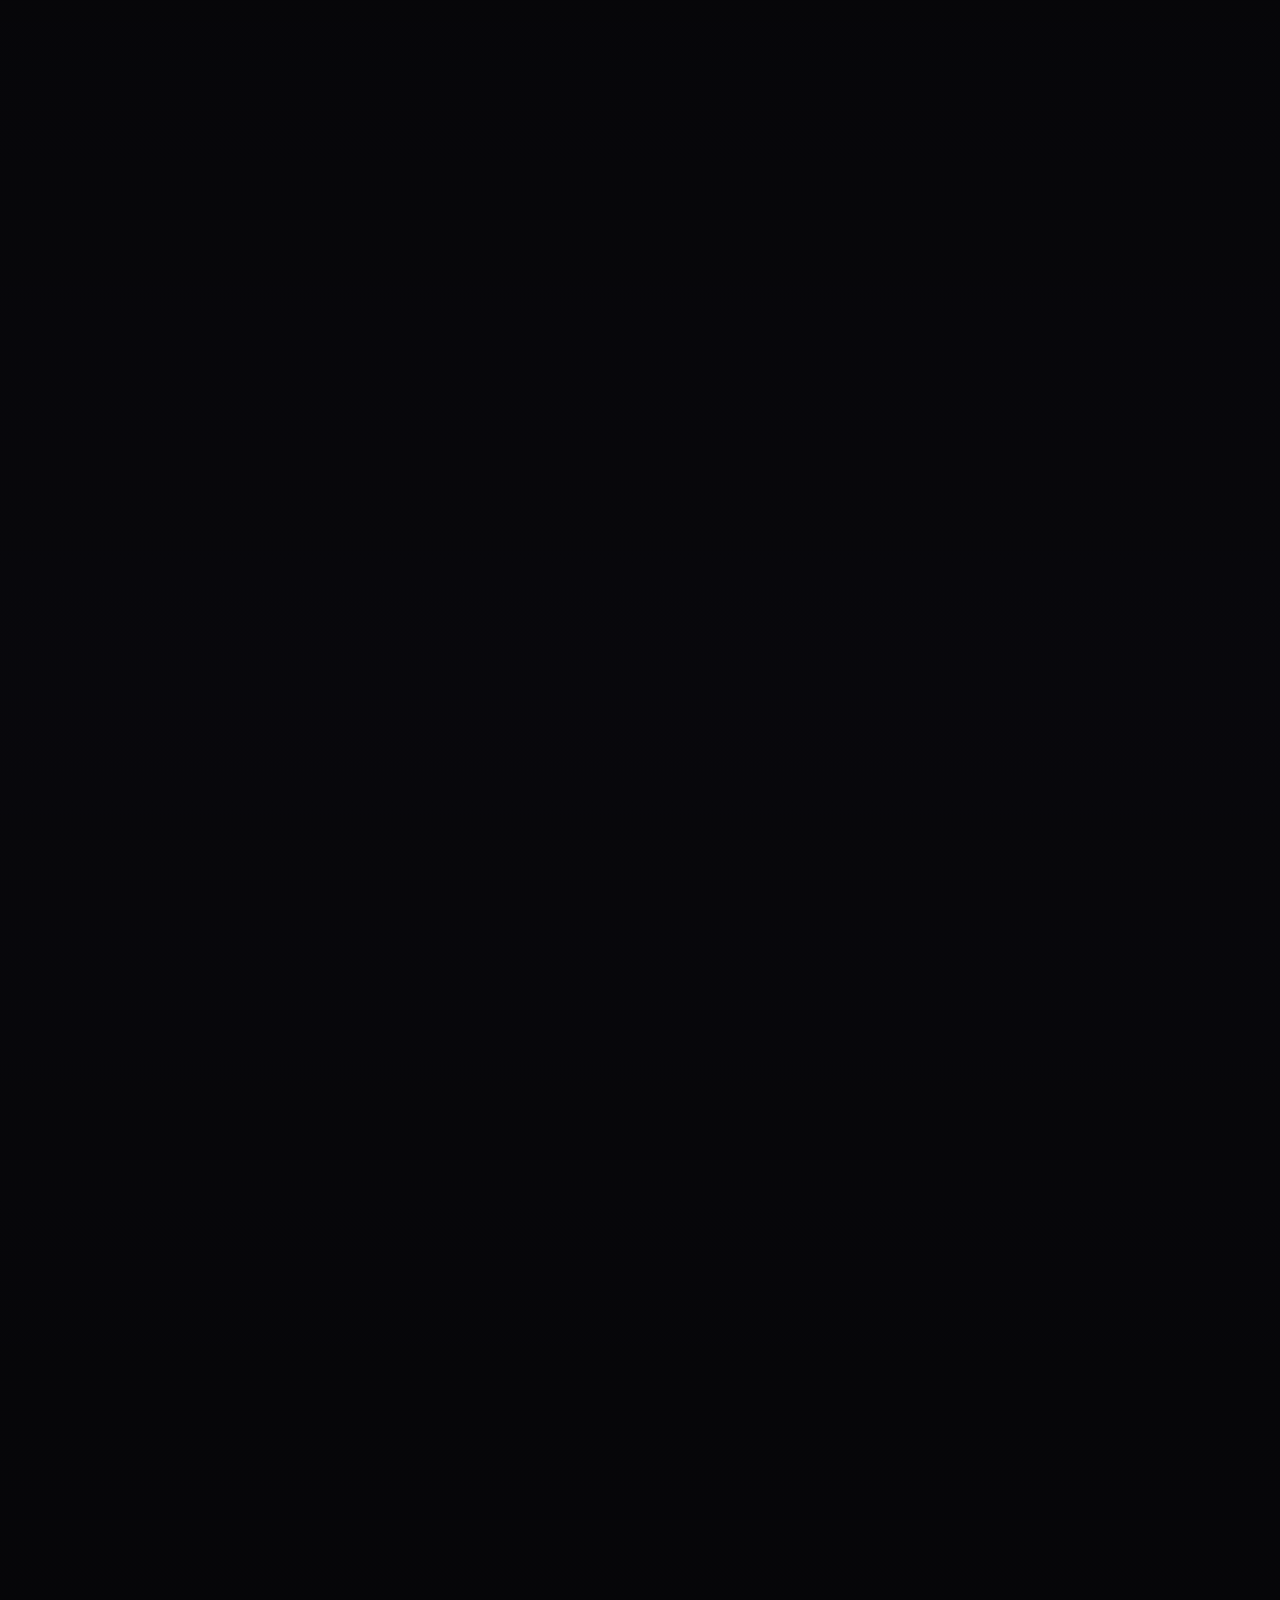
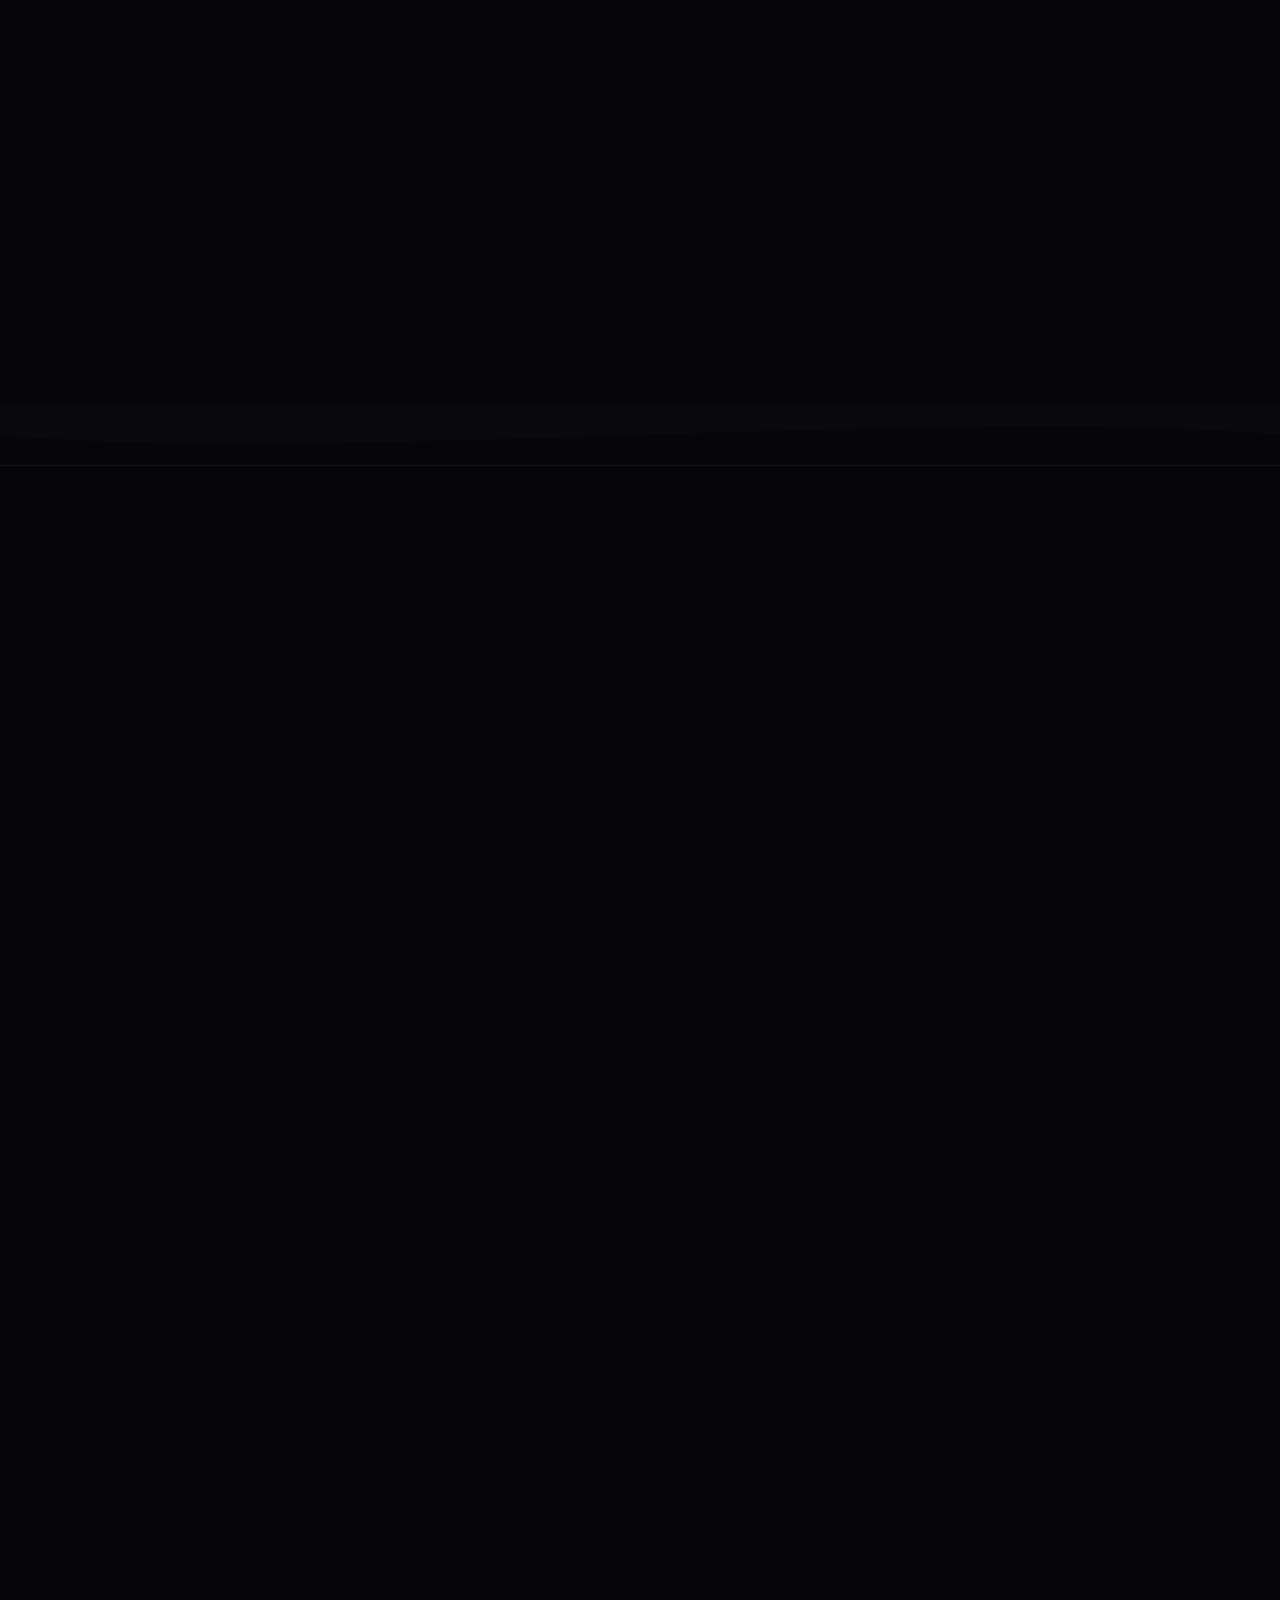
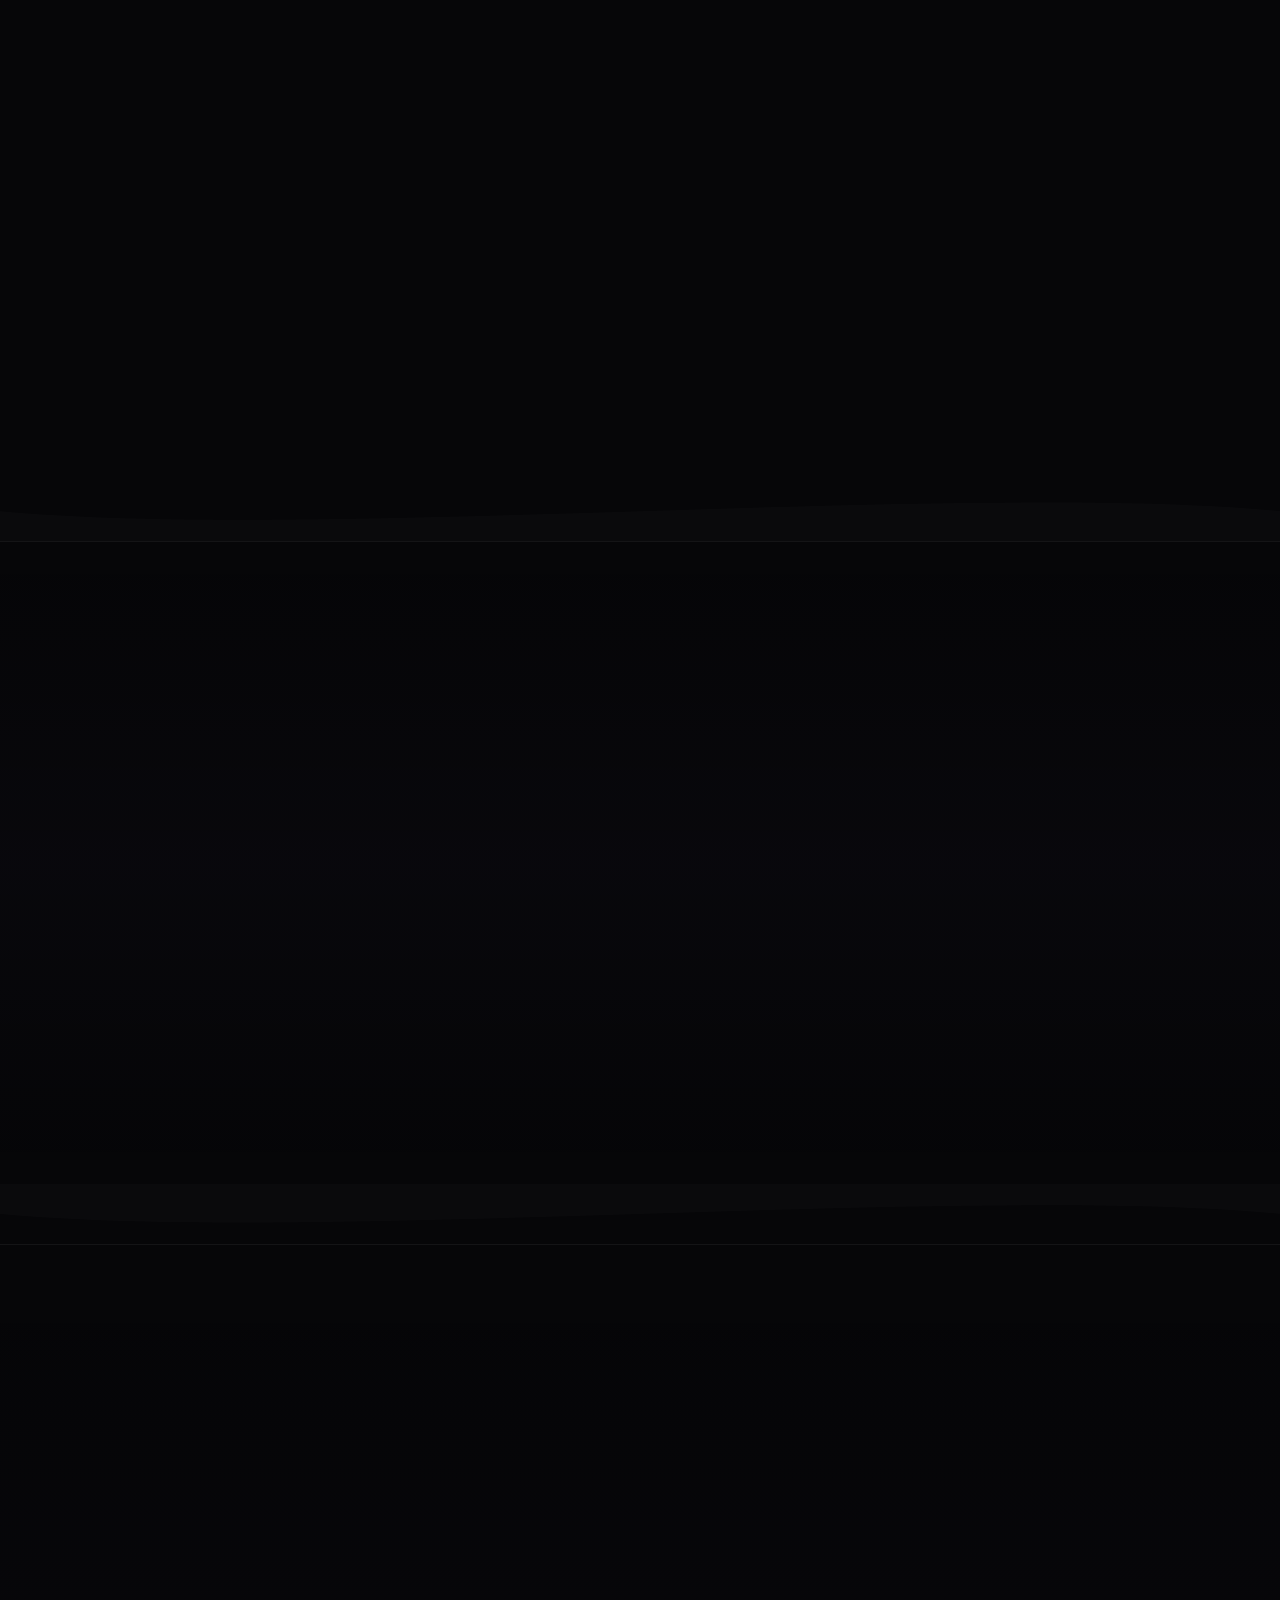
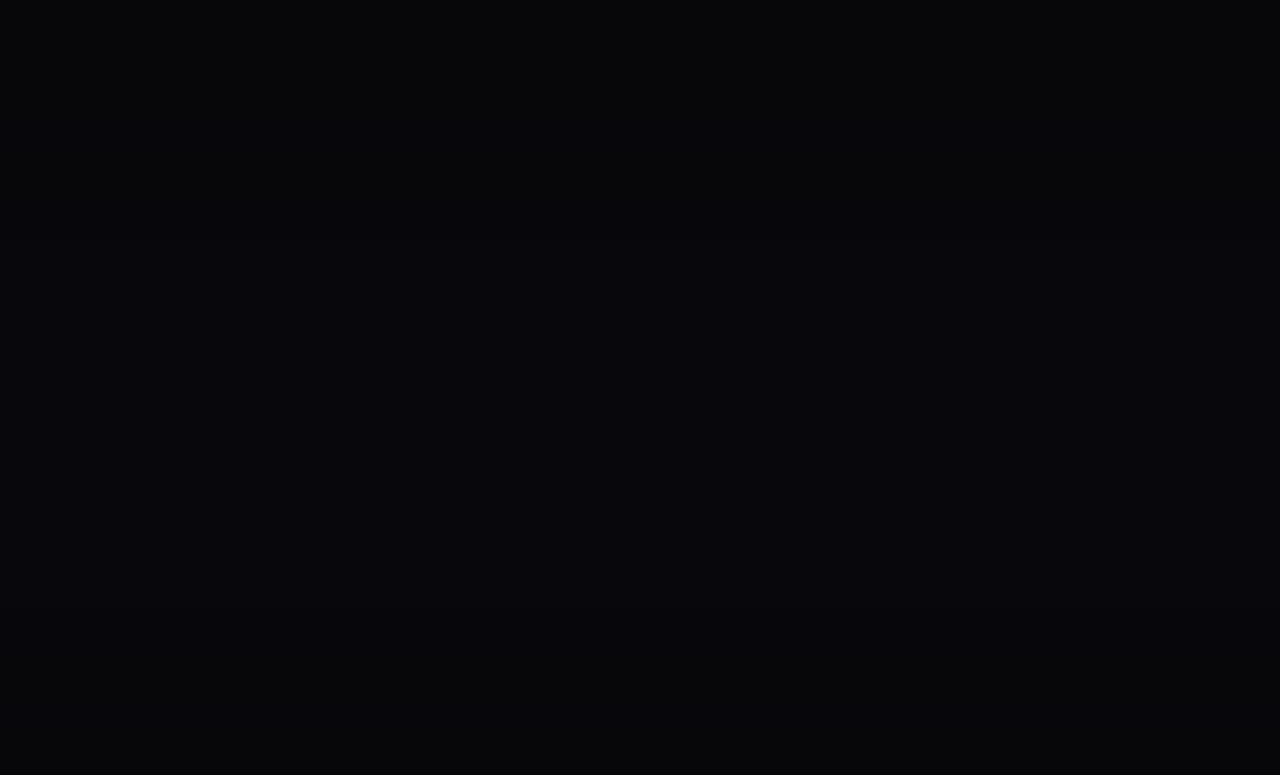
==== commit 8d408932: "P3: demo Fuerza Urbana (gimnasio) + tarjeta y datos en el portafolio" ====
--- a/index.html
+++ b/index.html
@@ -297,6 +297,31 @@
               <div class="proyecto-card__links">
                 <button class="btn btn--primary btn--sm project-details-btn" data-project="1">Ver detalles</button>
                 <a href="sonrisatotal/index.html" class="btn btn--ghost btn--sm" target="_blank" rel="noopener">Ver demo</a>
+              </div>
+            </div>
+          </div>
+        </article>
+        <article class="proyecto-card reveal" data-tilt data-tags="html,css,javascript" data-project="2">
+          <div class="proyecto-card__inner">
+            <div class="proyecto-card__img">
+              <div class="proyecto-card__overlay"></div>
+              <img src="fuerzaurbana/images/cover.svg" alt="Captura del proyecto Fuerza Urbana" loading="lazy">
+              <div class="proyecto-card__preview">
+                <span>Ver proyecto</span>
+                <svg width="20" height="20" viewBox="0 0 24 24" fill="none" stroke="currentColor" stroke-width="2" stroke-linecap="round" stroke-linejoin="round"><line x1="5" y1="12" x2="19" y2="12"/><polyline points="12 5 19 12 12 19"/></svg>
+              </div>
+            </div>
+            <div class="proyecto-card__body">
+              <div class="proyecto-card__tags">
+                <span class="proyecto-card__tag" data-tag="html">HTML</span>
+                <span class="proyecto-card__tag" data-tag="css">CSS</span>
+                <span class="proyecto-card__tag" data-tag="javascript">JavaScript</span>
+              </div>
+              <h3>Fuerza Urbana</h3>
+              <p>Landing page para gimnasio con clases, planes y reserva de prueba gratis.</p>
+              <div class="proyecto-card__links">
+                <button class="btn btn--primary btn--sm project-details-btn" data-project="2">Ver detalles</button>
+                <a href="fuerzaurbana/index.html" class="btn btn--ghost btn--sm" target="_blank" rel="noopener">Ver demo</a>
               </div>
             </div>
           </div>
@@ -476,6 +501,14 @@
       "features": ["Catálogo de servicios detallado", "Perfiles del equipo médico", "Slider de testimonios", "Galería antes/después", "Formulario de agendamiento"],
       "image": "sonrisatotal/images/hero-dentist.jpg",
       "live": "sonrisatotal/index.html"
+    },
+    {
+      "title": "Fuerza Urbana",
+      "desc": "Landing page para un gimnasio urbano. Incluye presentación de clases, planes de precios con plan destacado, tabla de horarios, formulario de reserva de prueba gratis y un diseño oscuro con identidad energética.",
+      "tags": ["HTML", "CSS", "JavaScript"],
+      "features": ["Catálogo de clases dirigidas", "Planes y precios", "Tabla de horarios", "Formulario de reserva", "Diseño responsivo"],
+      "image": "fuerzaurbana/images/cover.svg",
+      "live": "fuerzaurbana/index.html"
     }
   ]</script>
 
